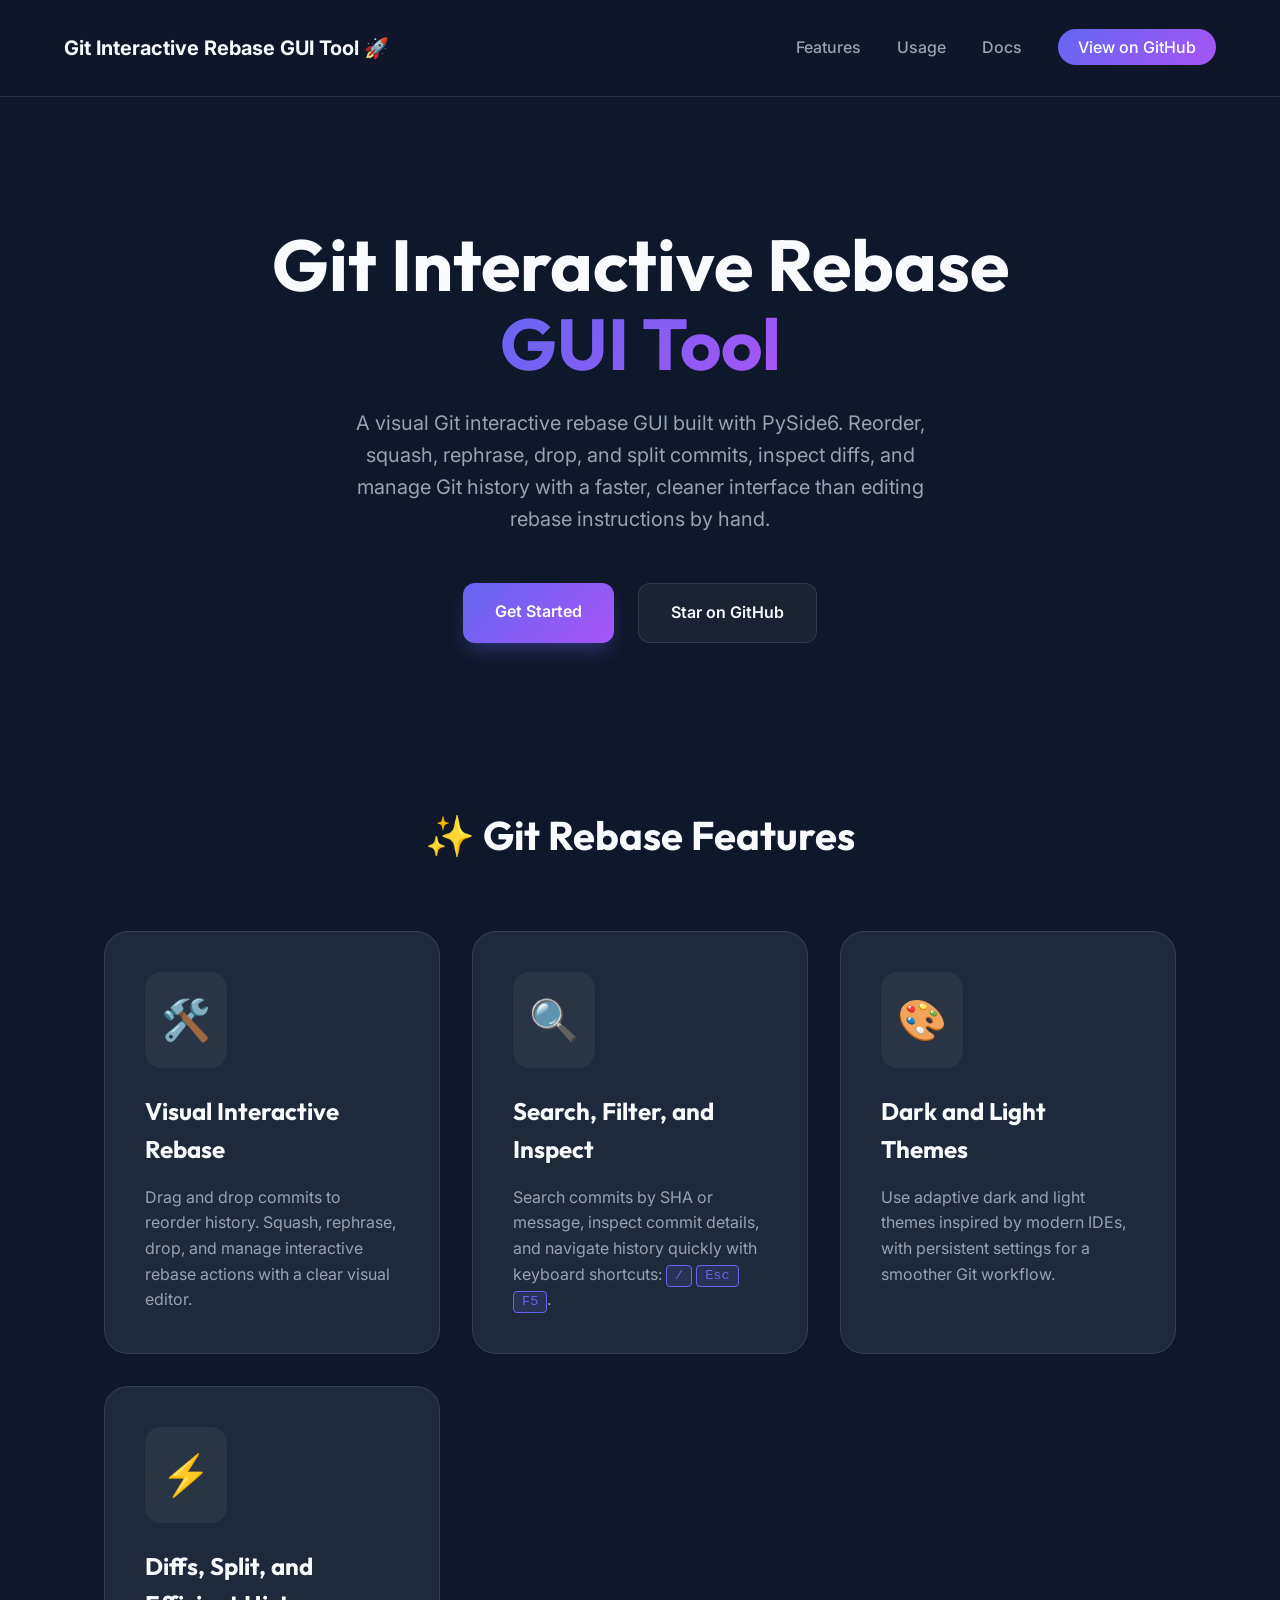
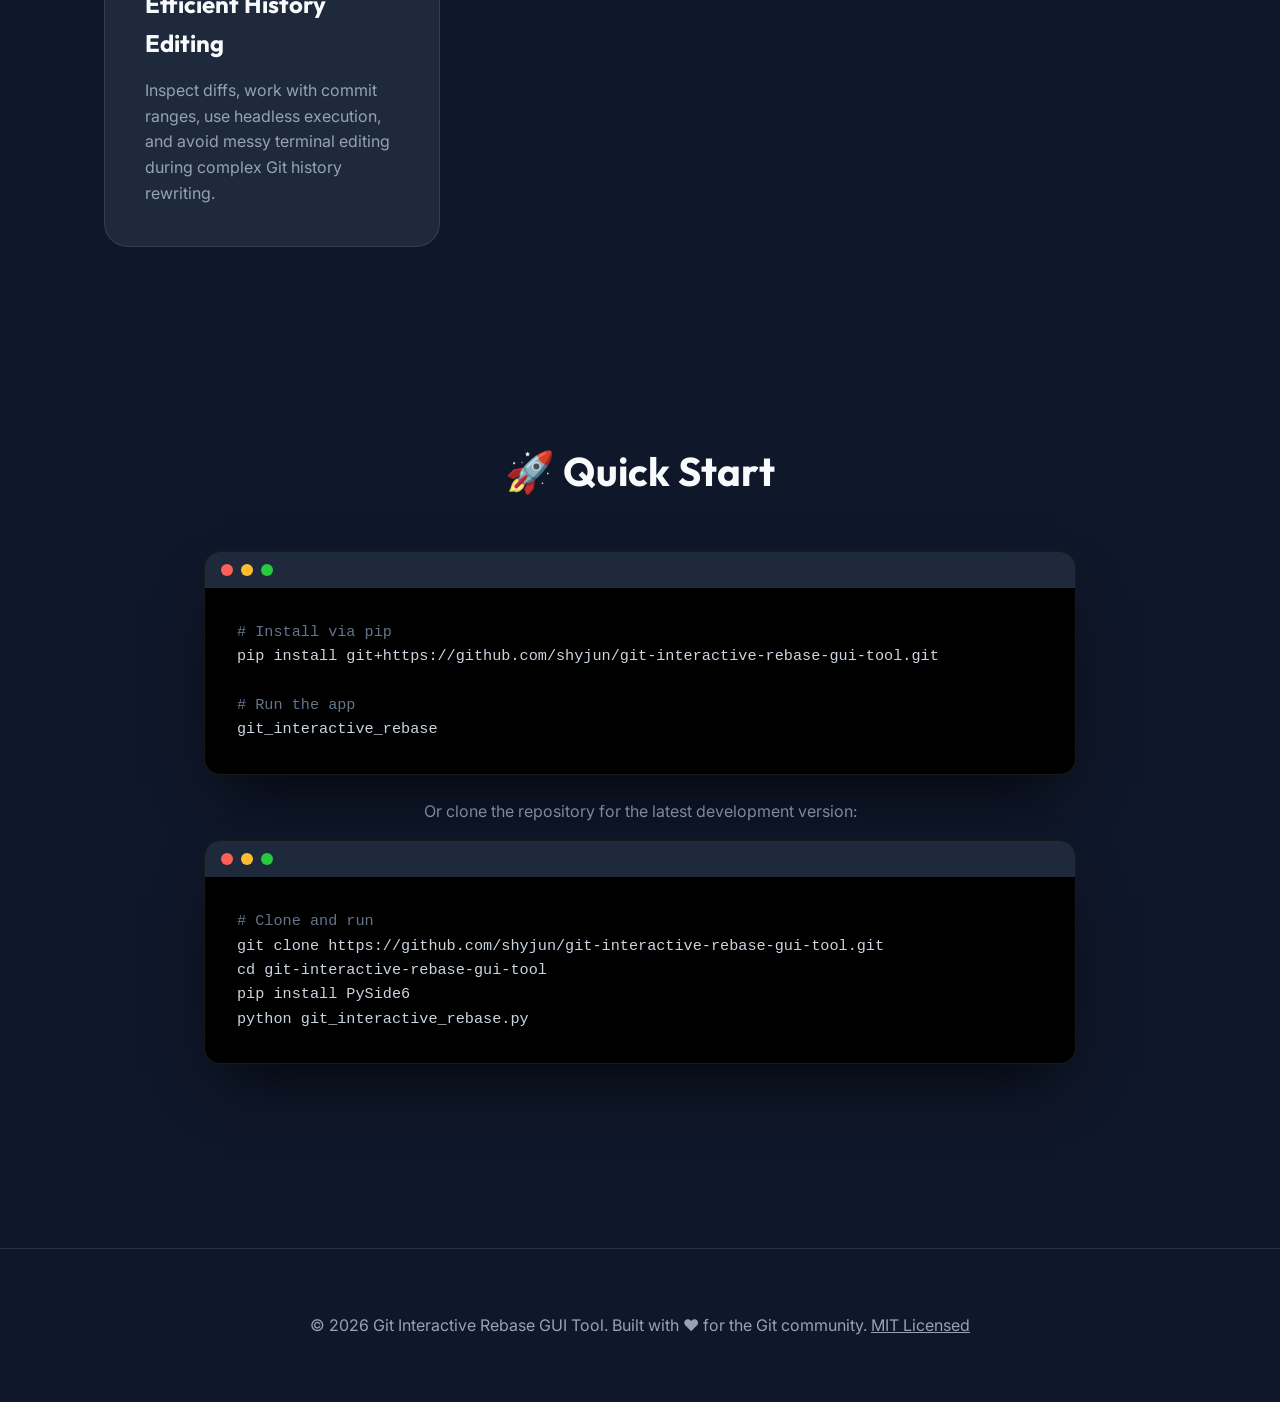
==== docs/index.html @ 4b27fdb2 "rewrote the index.html with AI" ====
<!DOCTYPE html>
<html lang="en">

<head>
    <meta charset="UTF-8">
    <meta name="viewport" content="width=device-width, initial-scale=1.0">

    <title>Git Interactive Rebase GUI Tool | Visual Editor for git rebase -i</title>

    <meta name="description"
        content="Git Interactive Rebase GUI Tool is a PySide6 desktop app for visual git rebase -i workflows. Reorder, squash, rephrase, drop, split commits, inspect diffs, and manage Git history with a clean GUI.">

    <meta name="keywords"
        content="git interactive rebase gui, git rebase gui, visual git rebase editor, git rebase -i gui, git history editor, PySide6 git tool, commit reorder squash split rephrase">

    <link rel="canonical" href="https://shyjun.github.io/git-interactive-rebase-gui-tool/">

    <meta property="og:title" content="Git Interactive Rebase GUI Tool | Visual Editor for git rebase -i">
    <meta property="og:description"
        content="A PySide6 desktop GUI for interactive Git rebasing. Reorder, squash, split, rephrase, drop commits, and inspect diffs with a visual interface.">
    <meta property="og:type" content="website">
    <meta property="og:url" content="https://shyjun.github.io/git-interactive-rebase-gui-tool/">
    <meta property="og:image" content="https://shyjun.github.io/git-interactive-rebase-gui-tool/favicon.png">

    <meta name="twitter:card" content="summary">
    <meta name="twitter:title" content="Git Interactive Rebase GUI Tool | Visual Editor for git rebase -i">
    <meta name="twitter:description"
        content="Visual Git interactive rebase tool built with PySide6. Reorder, squash, split, rephrase, drop commits, and inspect diffs in a GUI.">
    <meta name="twitter:image" content="https://shyjun.github.io/git-interactive-rebase-gui-tool/favicon.png">

    <link rel="stylesheet" href="style.css">
    <link rel="icon" type="image/png" href="favicon.png">
    <link rel="preconnect" href="https://fonts.googleapis.com">
    <link rel="preconnect" href="https://fonts.gstatic.com" crossorigin>
    <link href="https://fonts.googleapis.com/css2?family=Inter:wght@400;600;800&family=Outfit:wght@400;700&display=swap"
        rel="stylesheet">
</head>

<body>
    <header>
        <nav>
            <div class="logo">Git Interactive Rebase GUI Tool 🚀</div>
            <div class="links">
                <a href="#features">Features</a>
                <a href="#usage">Usage</a>
                <a href="screenshots.md">Docs</a>
                <a href="https://github.com/shyjun/git-interactive-rebase-gui-tool" class="github-btn">View on
                    GitHub</a>
            </div>
        </nav>
    </header>

    <main>
        <section class="hero">
            <h1>Git Interactive Rebase <span class="gradient-text">GUI Tool</span></h1>
            <p class="subtitle">A visual Git interactive rebase GUI built with PySide6. Reorder, squash, rephrase,
                drop, and split commits, inspect diffs, and manage Git history with a faster, cleaner interface than
                editing rebase instructions by hand.</p>
            <div class="hero-btns">
                <a href="#usage" class="primary-btn">Get Started</a>
                <a href="https://github.com/shyjun/git-interactive-rebase-gui-tool" class="secondary-btn">Star on
                    GitHub</a>
            </div>
        </section>

        <section id="features" class="features">
            <h2>✨ Git Rebase Features</h2>
            <div class="feature-grid">
                <div class="feature-card">
                    <div class="feature-icon">🛠️</div>
                    <h3>Visual Interactive Rebase</h3>
                    <p>Drag and drop commits to reorder history. Squash, rephrase, drop, and manage interactive rebase
                        actions with a clear visual editor.</p>
                </div>
                <div class="feature-card">
                    <div class="feature-icon">🔍</div>
                    <h3>Search, Filter, and Inspect</h3>
                    <p>Search commits by SHA or message, inspect commit details, and navigate history quickly with
                        keyboard shortcuts: <kbd>/</kbd> <kbd>Esc</kbd> <kbd>F5</kbd>.</p>
                </div>
                <div class="feature-card">
                    <div class="feature-icon">🎨</div>
                    <h3>Dark and Light Themes</h3>
                    <p>Use adaptive dark and light themes inspired by modern IDEs, with persistent settings for a
                        smoother Git workflow.</p>
                </div>
                <div class="feature-card">
                    <div class="feature-icon">⚡</div>
                    <h3>Diffs, Split, and Efficient History Editing</h3>
                    <p>Inspect diffs, work with commit ranges, use headless execution, and avoid messy terminal editing
                        during complex Git history rewriting.</p>
                </div>
            </div>
        </section>

        <section id="usage" class="usage">
            <h2>🚀 Quick Start</h2>
            <div class="terminal-window">
                <div class="terminal-header">
                    <span class="dot red"></span>
                    <span class="dot yellow"></span>
                    <span class="dot green"></span>
                </div>
                <div class="terminal-body">
                    <pre><code><span class="comment"># Install via pip</span>
pip install git+https://github.com/shyjun/git-interactive-rebase-gui-tool.git

<span class="comment"># Run the app</span>
git_interactive_rebase</code></pre>
                </div>
            </div>
            <p class="usage-note">Or clone the repository for the latest development version:</p>
            <div class="terminal-window">
                <div class="terminal-header">
                    <span class="dot red"></span>
                    <span class="dot yellow"></span>
                    <span class="dot green"></span>
                </div>
                <div class="terminal-body">
                    <pre><code><span class="comment"># Clone and run</span>
git clone https://github.com/shyjun/git-interactive-rebase-gui-tool.git
cd git-interactive-rebase-gui-tool
pip install PySide6
python git_interactive_rebase.py</code></pre>
                </div>
            </div>
        </section>
    </main>

    <footer>
        <p>&copy; 2026 Git Interactive Rebase GUI Tool. Built with ❤️ for the Git community. <a href="https://github.com/shyjun/git-interactive-rebase-gui-tool/blob/main/LICENSE" style="color: var(--text-dim); text-decoration: underline;">MIT Licensed</a></p>
    </footer>
</body>

</html>
---- docs/style.css ----
:root {
    --primary: #6366f1;
    --primary-hover: #4f46e5;
    --bg: #0f172a;
    --card-bg: #1e293b;
    --text: #f8fafc;
    --text-muted: #94a3b8;
    --gradient: linear-gradient(135deg, #6366f1 0%, #a855f7 100%);
    --gradient-hover: linear-gradient(135deg, #4f46e5 0%, #9333ea 100%);
    --border: rgba(255, 255, 255, 0.1);
}

* {
    margin: 0;
    padding: 0;
    box-sizing: border-box;
}

body {
    font-family: 'Inter', sans-serif;
    background-color: var(--bg);
    color: var(--text);
    line-height: 1.6;
    overflow-x: hidden;
}

h1,
h2,
h3 {
    font-family: 'Outfit', sans-serif;
    font-weight: 700;
}

/* Header & Nav */
header {
    padding: 2rem 5%;
    position: sticky;
    top: 0;
    background: rgba(15, 23, 42, 0.8);
    backdrop-filter: blur(12px);
    z-index: 100;
    border-bottom: 1px solid var(--border);
}

nav {
    display: flex;
    justify-content: space-between;
    align-items: center;
    max-width: 1200px;
    margin: 0 auto;
}

.logo {
    font-size: 1.25rem;
    font-weight: 700;
}

.links a {
    text-decoration: none;
    color: var(--text-muted);
    margin-left: 2rem;
    font-weight: 500;
    transition: color 0.3s ease;
}

.links a:hover {
    color: var(--text);
}

.github-btn {
    background: var(--gradient);
    color: white !important;
    padding: 0.5rem 1.25rem;
    border-radius: 9999px;
    transition: transform 0.3s cubic-bezier(0.175, 0.885, 0.32, 1.275) !important;
}

.github-btn:hover {
    transform: scale(1.05);
}

/* Hero Section */
.hero {
    padding: 8rem 5% 4rem;
    text-align: center;
    max-width: 900px;
    margin: 0 auto;
}

.hero h1 {
    font-size: clamp(2.5rem, 8vw, 4.5rem);
    margin-bottom: 1.5rem;
    line-height: 1.1;
}

.gradient-text {
    background: var(--gradient);
    -webkit-background-clip: text;
    background-clip: text;
    -webkit-text-fill-color: transparent;
}

.subtitle {
    font-size: 1.25rem;
    color: var(--text-muted);
    margin-bottom: 3rem;
    max-width: 600px;
    margin-left: auto;
    margin-right: auto;
}

.hero-btns {
    display: flex;
    gap: 1.5rem;
    justify-content: center;
}

.primary-btn,
.secondary-btn {
    padding: 1rem 2rem;
    border-radius: 12px;
    text-decoration: none;
    font-weight: 600;
    transition: all 0.3s ease;
}

.primary-btn {
    background: var(--gradient);
    color: white;
    box-shadow: 0 10px 20px -5px rgba(99, 102, 241, 0.4);
}

.primary-btn:hover {
    transform: translateY(-2px);
    box-shadow: 0 15px 30px -5px rgba(99, 102, 241, 0.5);
}

.secondary-btn {
    border: 1px solid var(--border);
    color: var(--text);
    background: rgba(255, 255, 255, 0.05);
}

.secondary-btn:hover {
    background: rgba(255, 255, 255, 0.1);
    transform: translateY(-2px);
}

/* Features */
.features {
    padding: 6rem 5%;
    max-width: 1200px;
    margin: 0 auto;
}

.features h2 {
    text-align: center;
    font-size: 2.5rem;
    margin-bottom: 4rem;
}

.feature-grid {
    display: grid;
    grid-template-columns: repeat(auto-fit, minmax(280px, 1fr));
    gap: 2rem;
}

.feature-card {
    background: var(--card-bg);
    padding: 2.5rem;
    border-radius: 24px;
    border: 1px solid var(--border);
    transition: all 0.4s cubic-bezier(0.175, 0.885, 0.32, 1.275);
}

.feature-card:hover {
    transform: translateY(-8px);
    border-color: var(--primary);
    box-shadow: 0 20px 40px -10px rgba(0, 0, 0, 0.5);
}

.feature-icon {
    font-size: 2.5rem;
    margin-bottom: 1.5rem;
    display: inline-block;
    padding: 1rem;
    background: rgba(255, 255, 255, 0.05);
    border-radius: 16px;
}

.feature-card h3 {
    margin-bottom: 1rem;
    font-size: 1.5rem;
}

.feature-card p {
    color: var(--text-muted);
}

/* UsageSection */
.usage {
    padding: 6rem 5%;
    max-width: 1000px;
    margin: 0 auto;
}

.usage h2 {
    text-align: center;
    font-size: 2.5rem;
    margin-bottom: 3rem;
}

.terminal-window {
    background: #000;
    border-radius: 16px;
    overflow: hidden;
    box-shadow: 0 30px 60px -20px rgba(0, 0, 0, 0.8);
    border: 1px solid var(--border);
    margin-bottom: 1.5rem;
}

.usage-note {
    text-align: center;
    color: var(--text-muted);
    margin-bottom: 1rem;
}

.shortcuts {
    padding: 6rem 5%;
    max-width: 800px;
    margin: 0 auto;
}

.shortcuts h2 {
    text-align: center;
    font-size: 2.5rem;
    margin-bottom: 2rem;
}

.shortcuts-table {
    width: 100%;
    border-collapse: collapse;
    background: var(--card-bg);
    border-radius: 12px;
    overflow: hidden;
}

.shortcuts-table th,
.shortcuts-table td {
    padding: 1rem 1.5rem;
    text-align: left;
    border-bottom: 1px solid var(--border);
}

.shortcuts-table th {
    background: rgba(99, 102, 241, 0.1);
    font-weight: 600;
    color: var(--primary);
}

.shortcuts-table tr:last-child td {
    border-bottom: none;
}

.shortcuts-table code {
    background: rgba(99, 102, 241, 0.2);
    padding: 0.25rem 0.5rem;
    border-radius: 4px;
    font-family: 'Consolas', monospace;
    color: var(--primary);
}

kbd {
    background: rgba(99, 102, 241, 0.15);
    border: 1px solid var(--primary);
    border-radius: 4px;
    padding: 0.15rem 0.5rem;
    font-family: 'Consolas', monospace;
    font-size: 0.85rem;
    color: var(--primary);
}

.terminal-header {
    background: #1e293b;
    padding: 0.75rem 1rem;
    display: flex;
    gap: 0.5rem;
}

.dot {
    width: 12px;
    height: 12px;
    border-radius: 50%;
}

.red {
    background: #ff5f56;
}

.yellow {
    background: #ffbd2e;
}

.green {
    background: #27c93f;
}

.terminal-body {
    padding: 2rem;
    font-family: 'Fira Code', 'Courier New', monospace;
    font-size: 0.95rem;
    overflow-x: auto;
}

pre {
    color: #cbd5e1;
}

code .comment {
    color: #64748b;
}

/* Footer */
footer {
    padding: 4rem 5%;
    text-align: center;
    border-top: 1px solid var(--border);
    margin-top: 4rem;
}

footer p {
    color: var(--text-muted);
}

/* Animations */
@keyframes fadeIn {
    from {
        opacity: 0;
        transform: translateY(20px);
    }

    to {
        opacity: 1;
        transform: translateY(0);
    }
}

.hero,
.feature-card,
.terminal-window {
    animation: fadeIn 0.8s ease-out forwards;
}

/* Responsiveness */
@media (max-width: 768px) {
    .links {
        display: none;
    }

    .hero-btns {
        flex-direction: column;
    }

    header {
        padding: 1.5rem 5%;
    }
}
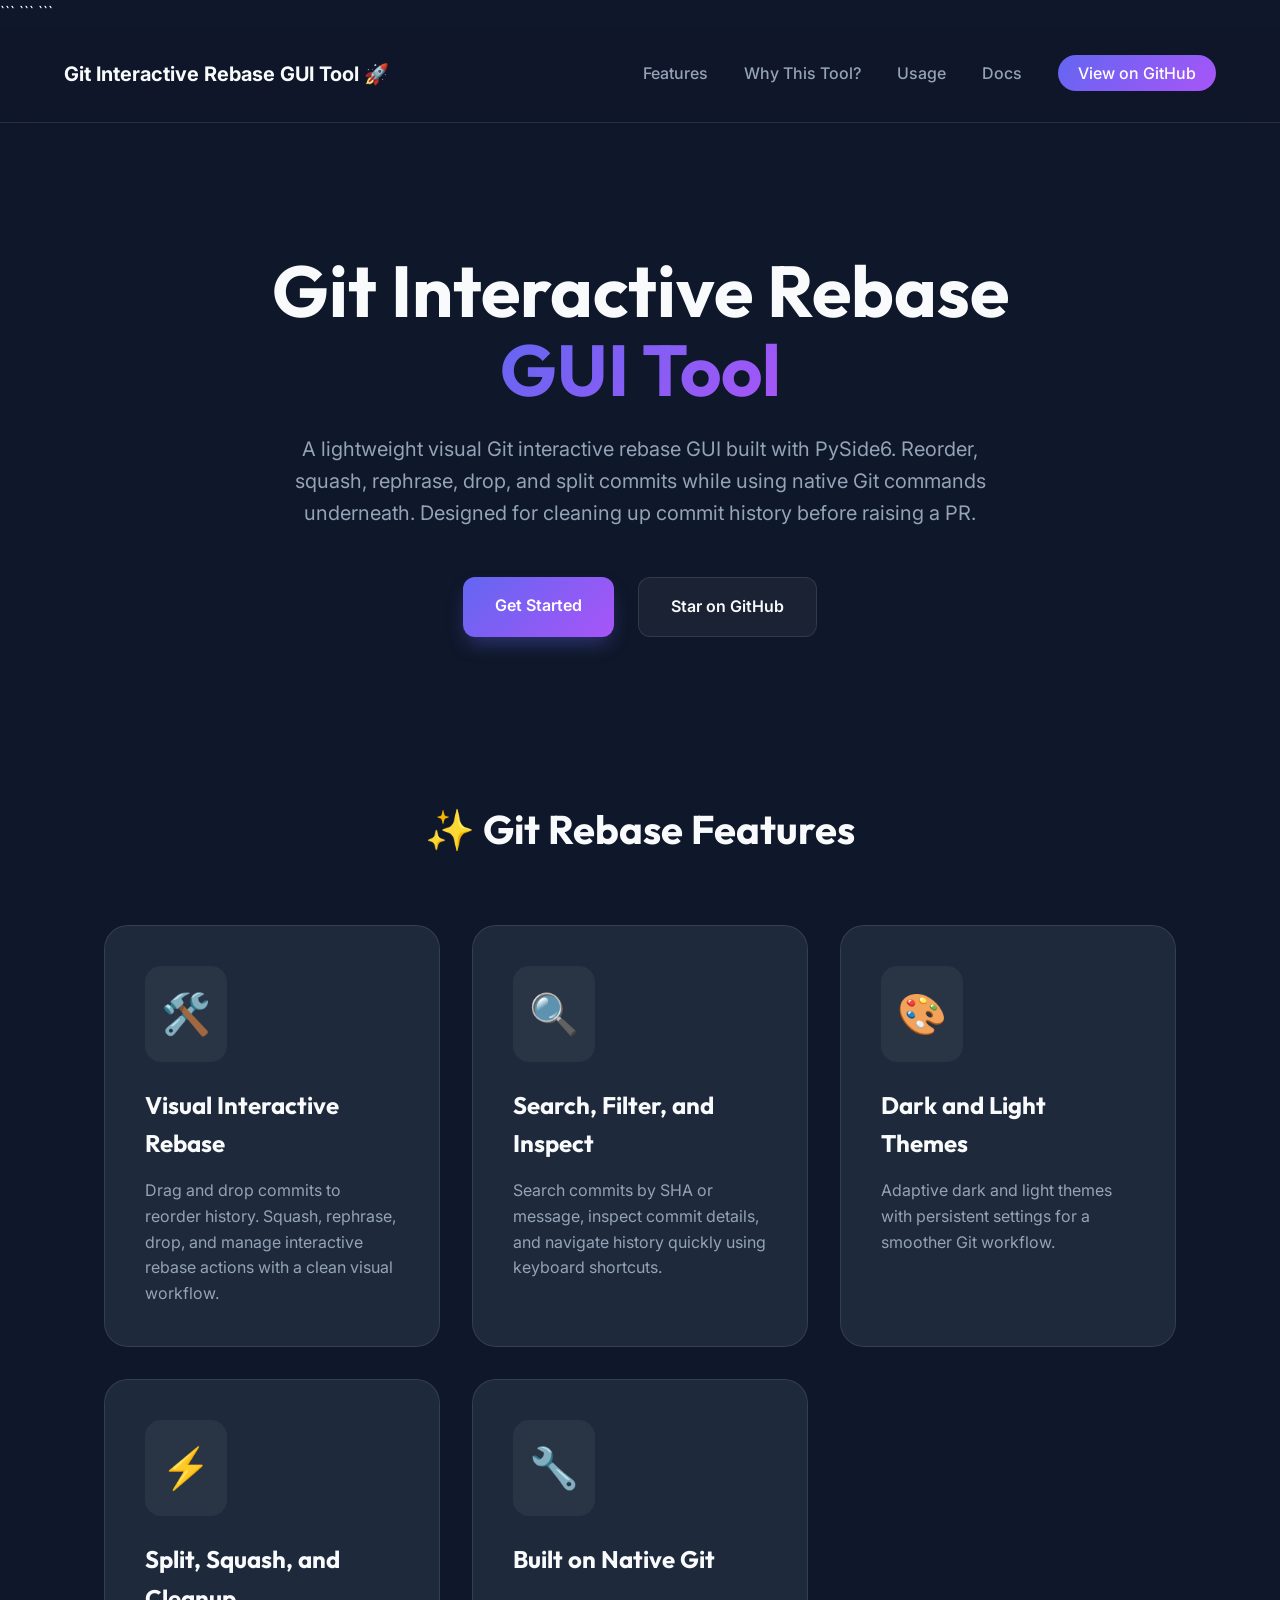
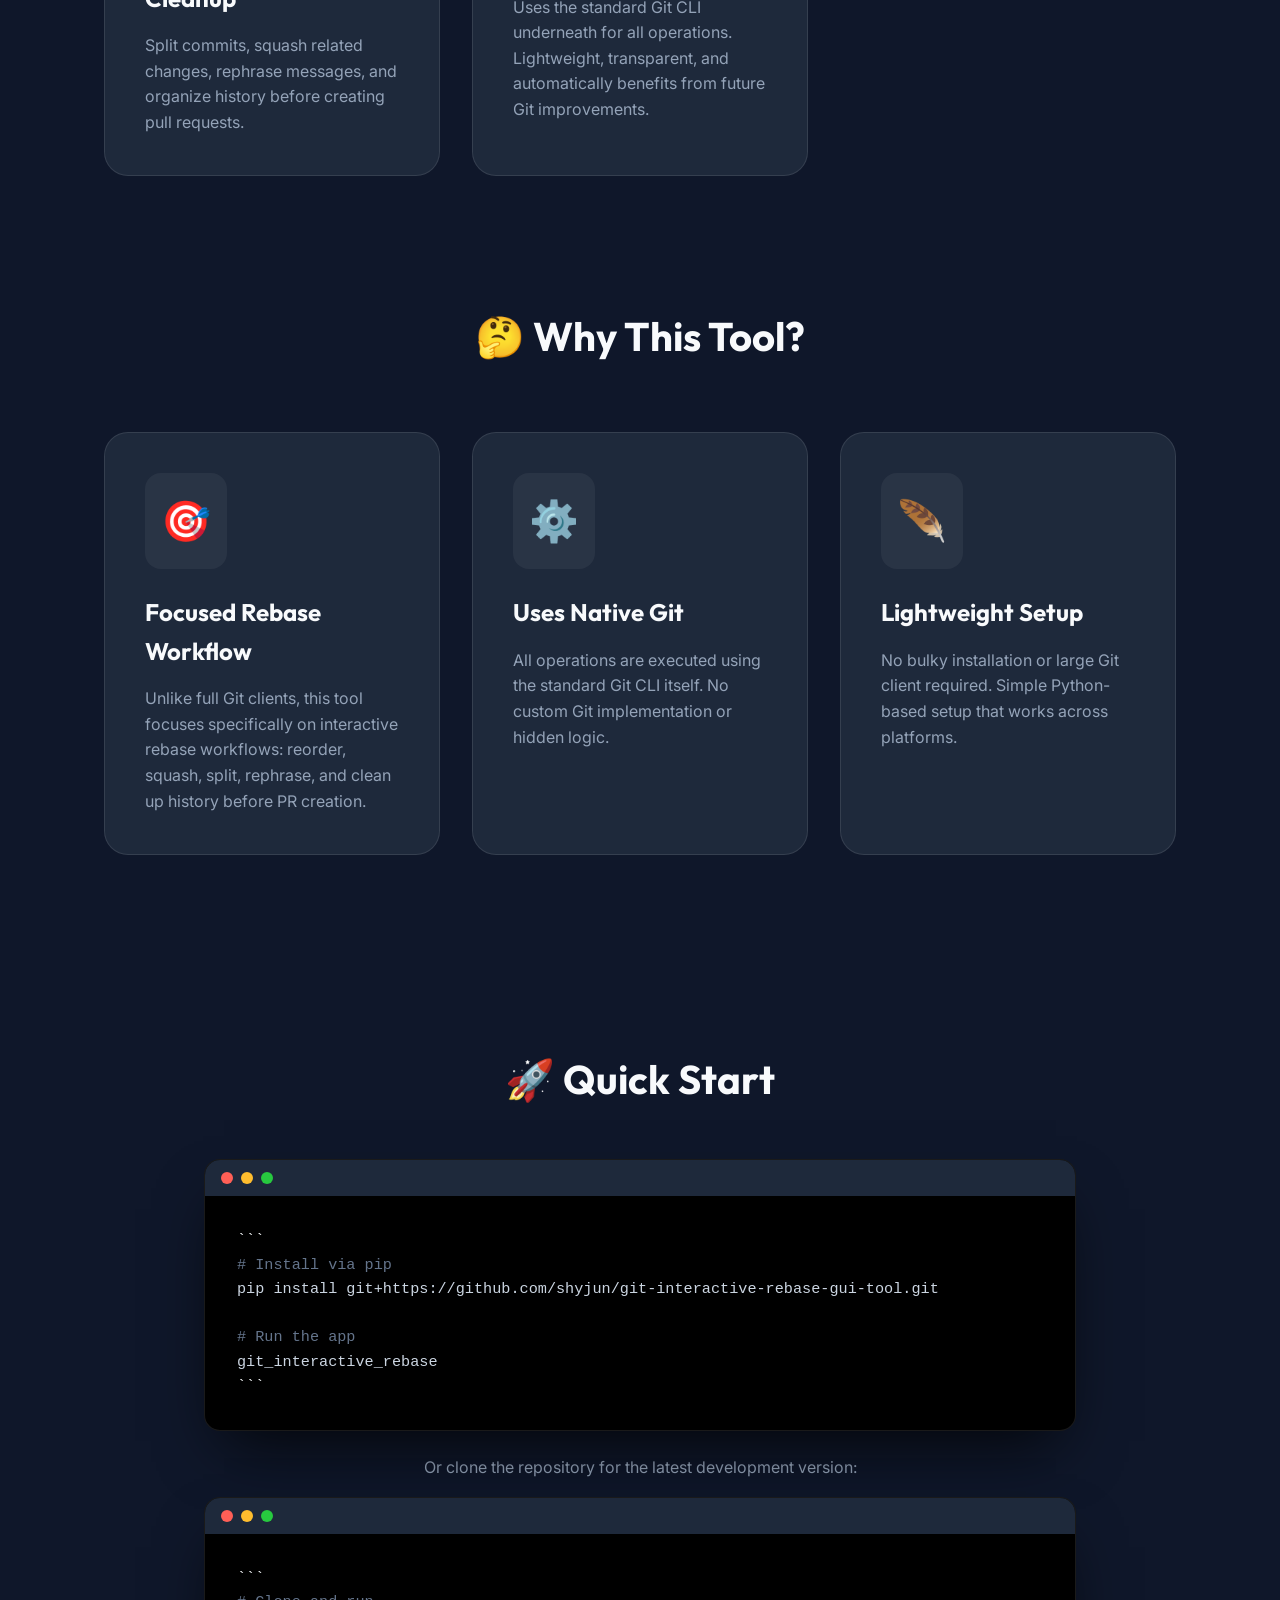
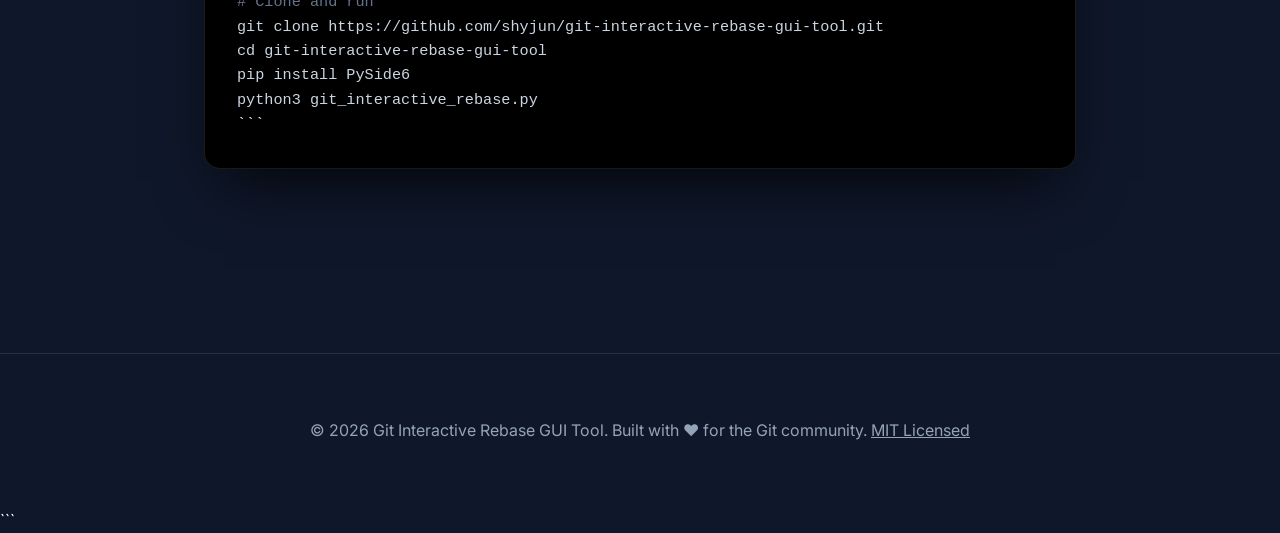
==== commit cccb8243: "doc updates" ====
--- a/docs/index.html
+++ b/docs/index.html
@@ -1,135 +1,271 @@
 <!DOCTYPE html>
+
 <html lang="en">
 
 <head>
     <meta charset="UTF-8">
     <meta name="viewport" content="width=device-width, initial-scale=1.0">
 
-    <title>Git Interactive Rebase GUI Tool | Visual Editor for git rebase -i</title>
-
-    <meta name="description"
-        content="Git Interactive Rebase GUI Tool is a PySide6 desktop app for visual git rebase -i workflows. Reorder, squash, rephrase, drop, split commits, inspect diffs, and manage Git history with a clean GUI.">
-
-    <meta name="keywords"
-        content="git interactive rebase gui, git rebase gui, visual git rebase editor, git rebase -i gui, git history editor, PySide6 git tool, commit reorder squash split rephrase">
-
-    <link rel="canonical" href="https://shyjun.github.io/git-interactive-rebase-gui-tool/">
-
-    <meta property="og:title" content="Git Interactive Rebase GUI Tool | Visual Editor for git rebase -i">
-    <meta property="og:description"
-        content="A PySide6 desktop GUI for interactive Git rebasing. Reorder, squash, split, rephrase, drop commits, and inspect diffs with a visual interface.">
-    <meta property="og:type" content="website">
-    <meta property="og:url" content="https://shyjun.github.io/git-interactive-rebase-gui-tool/">
-    <meta property="og:image" content="https://shyjun.github.io/git-interactive-rebase-gui-tool/favicon.png">
-
-    <meta name="twitter:card" content="summary">
-    <meta name="twitter:title" content="Git Interactive Rebase GUI Tool | Visual Editor for git rebase -i">
-    <meta name="twitter:description"
-        content="Visual Git interactive rebase tool built with PySide6. Reorder, squash, split, rephrase, drop commits, and inspect diffs in a GUI.">
-    <meta name="twitter:image" content="https://shyjun.github.io/git-interactive-rebase-gui-tool/favicon.png">
-
-    <link rel="stylesheet" href="style.css">
-    <link rel="icon" type="image/png" href="favicon.png">
-    <link rel="preconnect" href="https://fonts.googleapis.com">
-    <link rel="preconnect" href="https://fonts.gstatic.com" crossorigin>
-    <link href="https://fonts.googleapis.com/css2?family=Inter:wght@400;600;800&family=Outfit:wght@400;700&display=swap"
-        rel="stylesheet">
+```
+<title>Git Interactive Rebase GUI Tool | Visual Editor for git rebase -i</title>
+
+<meta name="description"
+    content="Lightweight Git Interactive Rebase GUI Tool built with PySide6. Reorder, squash, split, rephrase, and clean up commit history using native Git commands under the hood.">
+
+<meta name="keywords"
+    content="git interactive rebase gui, git rebase gui, visual git rebase editor, git rebase -i gui, git history editor, lightweight git gui, git squash split commits">
+
+<link rel="canonical" href="https://shyjun.github.io/git-interactive-rebase-gui-tool/">
+
+<meta property="og:title" content="Git Interactive Rebase GUI Tool | Visual Editor for git rebase -i">
+<meta property="og:description"
+    content="A lightweight PySide6 desktop GUI for Git interactive rebasing. Reorder, squash, split, rephrase, and clean up commit history using native Git commands underneath.">
+<meta property="og:type" content="website">
+<meta property="og:url" content="https://shyjun.github.io/git-interactive-rebase-gui-tool/">
+<meta property="og:image" content="https://shyjun.github.io/git-interactive-rebase-gui-tool/favicon.png">
+
+<meta name="twitter:card" content="summary">
+<meta name="twitter:title" content="Git Interactive Rebase GUI Tool | Visual Editor for git rebase -i">
+<meta name="twitter:description"
+    content="Lightweight visual Git interactive rebase tool using native Git commands underneath.">
+<meta name="twitter:image" content="https://shyjun.github.io/git-interactive-rebase-gui-tool/favicon.png">
+
+<link rel="stylesheet" href="style.css">
+<link rel="icon" type="image/png" href="favicon.png">
+<link rel="preconnect" href="https://fonts.googleapis.com">
+<link rel="preconnect" href="https://fonts.gstatic.com" crossorigin>
+
+<link href="https://fonts.googleapis.com/css2?family=Inter:wght@400;600;800&family=Outfit:wght@400;700&display=swap"
+    rel="stylesheet">
+```
+
 </head>
 
 <body>
-    <header>
-        <nav>
-            <div class="logo">Git Interactive Rebase GUI Tool 🚀</div>
-            <div class="links">
-                <a href="#features">Features</a>
-                <a href="#usage">Usage</a>
-                <a href="screenshots.md">Docs</a>
-                <a href="https://github.com/shyjun/git-interactive-rebase-gui-tool" class="github-btn">View on
-                    GitHub</a>
-            </div>
-        </nav>
-    </header>
-
-    <main>
-        <section class="hero">
-            <h1>Git Interactive Rebase <span class="gradient-text">GUI Tool</span></h1>
-            <p class="subtitle">A visual Git interactive rebase GUI built with PySide6. Reorder, squash, rephrase,
-                drop, and split commits, inspect diffs, and manage Git history with a faster, cleaner interface than
-                editing rebase instructions by hand.</p>
-            <div class="hero-btns">
-                <a href="#usage" class="primary-btn">Get Started</a>
-                <a href="https://github.com/shyjun/git-interactive-rebase-gui-tool" class="secondary-btn">Star on
-                    GitHub</a>
-            </div>
-        </section>
-
-        <section id="features" class="features">
-            <h2>✨ Git Rebase Features</h2>
-            <div class="feature-grid">
-                <div class="feature-card">
-                    <div class="feature-icon">🛠️</div>
-                    <h3>Visual Interactive Rebase</h3>
-                    <p>Drag and drop commits to reorder history. Squash, rephrase, drop, and manage interactive rebase
-                        actions with a clear visual editor.</p>
-                </div>
-                <div class="feature-card">
-                    <div class="feature-icon">🔍</div>
-                    <h3>Search, Filter, and Inspect</h3>
-                    <p>Search commits by SHA or message, inspect commit details, and navigate history quickly with
-                        keyboard shortcuts: <kbd>/</kbd> <kbd>Esc</kbd> <kbd>F5</kbd>.</p>
-                </div>
-                <div class="feature-card">
-                    <div class="feature-icon">🎨</div>
-                    <h3>Dark and Light Themes</h3>
-                    <p>Use adaptive dark and light themes inspired by modern IDEs, with persistent settings for a
-                        smoother Git workflow.</p>
-                </div>
-                <div class="feature-card">
-                    <div class="feature-icon">⚡</div>
-                    <h3>Diffs, Split, and Efficient History Editing</h3>
-                    <p>Inspect diffs, work with commit ranges, use headless execution, and avoid messy terminal editing
-                        during complex Git history rewriting.</p>
-                </div>
-            </div>
-        </section>
-
-        <section id="usage" class="usage">
-            <h2>🚀 Quick Start</h2>
-            <div class="terminal-window">
-                <div class="terminal-header">
-                    <span class="dot red"></span>
-                    <span class="dot yellow"></span>
-                    <span class="dot green"></span>
-                </div>
-                <div class="terminal-body">
-                    <pre><code><span class="comment"># Install via pip</span>
+
+```
+<header>
+    <nav>
+        <div class="logo">Git Interactive Rebase GUI Tool 🚀</div>
+
+        <div class="links">
+            <a href="#features">Features</a>
+            <a href="#why-tool">Why This Tool?</a>
+            <a href="#usage">Usage</a>
+            <a href="screenshots.md">Docs</a>
+
+            <a href="https://github.com/shyjun/git-interactive-rebase-gui-tool"
+                class="github-btn">
+                View on GitHub
+            </a>
+        </div>
+    </nav>
+</header>
+
+<main>
+
+    <section class="hero">
+
+        <h1>
+            Git Interactive Rebase
+            <span class="gradient-text">GUI Tool</span>
+        </h1>
+
+        <p class="subtitle">
+            A lightweight visual Git interactive rebase GUI built with PySide6.
+            Reorder, squash, rephrase, drop, and split commits while using native Git commands underneath.
+            Designed for cleaning up commit history before raising a PR.
+        </p>
+
+        <div class="hero-btns">
+            <a href="#usage" class="primary-btn">Get Started</a>
+
+            <a href="https://github.com/shyjun/git-interactive-rebase-gui-tool"
+                class="secondary-btn">
+                Star on GitHub
+            </a>
+        </div>
+
+    </section>
+
+    <section id="features" class="features">
+
+        <h2>✨ Git Rebase Features</h2>
+
+        <div class="feature-grid">
+
+            <div class="feature-card">
+                <div class="feature-icon">🛠️</div>
+
+                <h3>Visual Interactive Rebase</h3>
+
+                <p>
+                    Drag and drop commits to reorder history.
+                    Squash, rephrase, drop, and manage interactive rebase actions
+                    with a clean visual workflow.
+                </p>
+            </div>
+
+            <div class="feature-card">
+                <div class="feature-icon">🔍</div>
+
+                <h3>Search, Filter, and Inspect</h3>
+
+                <p>
+                    Search commits by SHA or message, inspect commit details,
+                    and navigate history quickly using keyboard shortcuts.
+                </p>
+            </div>
+
+            <div class="feature-card">
+                <div class="feature-icon">🎨</div>
+
+                <h3>Dark and Light Themes</h3>
+
+                <p>
+                    Adaptive dark and light themes with persistent settings
+                    for a smoother Git workflow.
+                </p>
+            </div>
+
+            <div class="feature-card">
+                <div class="feature-icon">⚡</div>
+
+                <h3>Split, Squash, and Cleanup</h3>
+
+                <p>
+                    Split commits, squash related changes, rephrase messages,
+                    and organize history before creating pull requests.
+                </p>
+            </div>
+
+            <div class="feature-card">
+                <div class="feature-icon">🔧</div>
+
+                <h3>Built on Native Git</h3>
+
+                <p>
+                    Uses the standard Git CLI underneath for all operations.
+                    Lightweight, transparent, and automatically benefits from future Git improvements.
+                </p>
+            </div>
+
+        </div>
+
+    </section>
+
+    <section id="why-tool" class="features">
+
+        <h2>🤔 Why This Tool?</h2>
+
+        <div class="feature-grid">
+
+            <div class="feature-card">
+                <div class="feature-icon">🎯</div>
+
+                <h3>Focused Rebase Workflow</h3>
+
+                <p>
+                    Unlike full Git clients, this tool focuses specifically on interactive rebase workflows:
+                    reorder, squash, split, rephrase, and clean up history before PR creation.
+                </p>
+            </div>
+
+            <div class="feature-card">
+                <div class="feature-icon">⚙️</div>
+
+                <h3>Uses Native Git</h3>
+
+                <p>
+                    All operations are executed using the standard Git CLI itself.
+                    No custom Git implementation or hidden logic.
+                </p>
+            </div>
+
+            <div class="feature-card">
+                <div class="feature-icon">🪶</div>
+
+                <h3>Lightweight Setup</h3>
+
+                <p>
+                    No bulky installation or large Git client required.
+                    Simple Python-based setup that works across platforms.
+                </p>
+            </div>
+
+        </div>
+
+    </section>
+
+    <section id="usage" class="usage">
+
+        <h2>🚀 Quick Start</h2>
+
+        <div class="terminal-window">
+
+            <div class="terminal-header">
+                <span class="dot red"></span>
+                <span class="dot yellow"></span>
+                <span class="dot green"></span>
+            </div>
+
+            <div class="terminal-body">
+```
+
+<pre><code><span class="comment"># Install via pip</span>
 pip install git+https://github.com/shyjun/git-interactive-rebase-gui-tool.git
 
 <span class="comment"># Run the app</span>
 git_interactive_rebase</code></pre>
-                </div>
-            </div>
-            <p class="usage-note">Or clone the repository for the latest development version:</p>
-            <div class="terminal-window">
-                <div class="terminal-header">
-                    <span class="dot red"></span>
-                    <span class="dot yellow"></span>
-                    <span class="dot green"></span>
-                </div>
-                <div class="terminal-body">
-                    <pre><code><span class="comment"># Clone and run</span>
+
+```
+            </div>
+        </div>
+
+        <p class="usage-note">
+            Or clone the repository for the latest development version:
+        </p>
+
+        <div class="terminal-window">
+
+            <div class="terminal-header">
+                <span class="dot red"></span>
+                <span class="dot yellow"></span>
+                <span class="dot green"></span>
+            </div>
+
+            <div class="terminal-body">
+```
+
+<pre><code><span class="comment"># Clone and run</span>
 git clone https://github.com/shyjun/git-interactive-rebase-gui-tool.git
 cd git-interactive-rebase-gui-tool
 pip install PySide6
-python git_interactive_rebase.py</code></pre>
-                </div>
-            </div>
-        </section>
-    </main>
-
-    <footer>
-        <p>&copy; 2026 Git Interactive Rebase GUI Tool. Built with ❤️ for the Git community. <a href="https://github.com/shyjun/git-interactive-rebase-gui-tool/blob/main/LICENSE" style="color: var(--text-dim); text-decoration: underline;">MIT Licensed</a></p>
-    </footer>
+python3 git_interactive_rebase.py</code></pre>
+
+```
+            </div>
+        </div>
+
+    </section>
+
+</main>
+
+<footer>
+
+    <p>
+        &copy; 2026 Git Interactive Rebase GUI Tool.
+        Built with ❤️ for the Git community.
+
+        <a href="https://github.com/shyjun/git-interactive-rebase-gui-tool/blob/main/LICENSE"
+            style="color: var(--text-dim); text-decoration: underline;">
+            MIT Licensed
+        </a>
+    </p>
+
+</footer>
+```
+
 </body>
 
-</html>+</html>
--- a/docs/style.css
+++ b/docs/style.css
@@ -1,367 +1,399 @@
 :root {
-    --primary: #6366f1;
-    --primary-hover: #4f46e5;
-    --bg: #0f172a;
-    --card-bg: #1e293b;
-    --text: #f8fafc;
-    --text-muted: #94a3b8;
-    --gradient: linear-gradient(135deg, #6366f1 0%, #a855f7 100%);
-    --gradient-hover: linear-gradient(135deg, #4f46e5 0%, #9333ea 100%);
-    --border: rgba(255, 255, 255, 0.1);
+--primary: #6366f1;
+--primary-hover: #4f46e5;
+--bg: #0f172a;
+--card-bg: #1e293b;
+--text: #f8fafc;
+--text-muted: #94a3b8;
+--gradient: linear-gradient(135deg, #6366f1 0%, #a855f7 100%);
+--gradient-hover: linear-gradient(135deg, #4f46e5 0%, #9333ea 100%);
+--border: rgba(255, 255, 255, 0.1);
 }
 
 * {
-    margin: 0;
-    padding: 0;
-    box-sizing: border-box;
-}
+  margin: 0;
+  padding: 0;
+  box-sizing: border-box;
+  }
 
 body {
-    font-family: 'Inter', sans-serif;
-    background-color: var(--bg);
-    color: var(--text);
-    line-height: 1.6;
-    overflow-x: hidden;
+font-family: 'Inter', sans-serif;
+background-color: var(--bg);
+color: var(--text);
+line-height: 1.6;
+overflow-x: hidden;
 }
 
 h1,
 h2,
 h3 {
-    font-family: 'Outfit', sans-serif;
-    font-weight: 700;
+font-family: 'Outfit', sans-serif;
+font-weight: 700;
 }
 
 /* Header & Nav */
+
 header {
-    padding: 2rem 5%;
-    position: sticky;
-    top: 0;
-    background: rgba(15, 23, 42, 0.8);
-    backdrop-filter: blur(12px);
-    z-index: 100;
-    border-bottom: 1px solid var(--border);
+padding: 2rem 5%;
+position: sticky;
+top: 0;
+background: rgba(15, 23, 42, 0.8);
+backdrop-filter: blur(12px);
+z-index: 100;
+border-bottom: 1px solid var(--border);
 }
 
 nav {
-    display: flex;
-    justify-content: space-between;
-    align-items: center;
-    max-width: 1200px;
-    margin: 0 auto;
+display: flex;
+justify-content: space-between;
+align-items: center;
+max-width: 1200px;
+margin: 0 auto;
 }
 
 .logo {
-    font-size: 1.25rem;
-    font-weight: 700;
+font-size: 1.25rem;
+font-weight: 700;
 }
 
 .links a {
-    text-decoration: none;
-    color: var(--text-muted);
-    margin-left: 2rem;
-    font-weight: 500;
-    transition: color 0.3s ease;
+text-decoration: none;
+color: var(--text-muted);
+margin-left: 2rem;
+font-weight: 500;
+transition: color 0.3s ease;
 }
 
 .links a:hover {
-    color: var(--text);
+color: var(--text);
 }
 
 .github-btn {
-    background: var(--gradient);
-    color: white !important;
-    padding: 0.5rem 1.25rem;
-    border-radius: 9999px;
-    transition: transform 0.3s cubic-bezier(0.175, 0.885, 0.32, 1.275) !important;
+background: var(--gradient);
+color: white !important;
+padding: 0.5rem 1.25rem;
+border-radius: 9999px;
+transition: transform 0.3s cubic-bezier(0.175, 0.885, 0.32, 1.275) !important;
 }
 
 .github-btn:hover {
-    transform: scale(1.05);
+transform: scale(1.05);
 }
 
 /* Hero Section */
+
 .hero {
-    padding: 8rem 5% 4rem;
-    text-align: center;
-    max-width: 900px;
-    margin: 0 auto;
+padding: 8rem 5% 4rem;
+text-align: center;
+max-width: 900px;
+margin: 0 auto;
 }
 
 .hero h1 {
-    font-size: clamp(2.5rem, 8vw, 4.5rem);
-    margin-bottom: 1.5rem;
-    line-height: 1.1;
+font-size: clamp(2.5rem, 8vw, 4.5rem);
+margin-bottom: 1.5rem;
+line-height: 1.1;
 }
 
 .gradient-text {
-    background: var(--gradient);
-    -webkit-background-clip: text;
-    background-clip: text;
-    -webkit-text-fill-color: transparent;
+background: var(--gradient);
+-webkit-background-clip: text;
+background-clip: text;
+-webkit-text-fill-color: transparent;
 }
 
 .subtitle {
-    font-size: 1.25rem;
-    color: var(--text-muted);
-    margin-bottom: 3rem;
-    max-width: 600px;
-    margin-left: auto;
-    margin-right: auto;
-}
+font-size: 1.25rem;
+color: var(--text-muted);
+margin-bottom: 3rem;
+max-width: 750px;
+margin-left: auto;
+margin-right: auto;
+}
+
+/* Hero Buttons */
 
 .hero-btns {
-    display: flex;
-    gap: 1.5rem;
-    justify-content: center;
+display: flex;
+gap: 1.5rem;
+justify-content: center;
 }
 
 .primary-btn,
 .secondary-btn {
-    padding: 1rem 2rem;
-    border-radius: 12px;
-    text-decoration: none;
-    font-weight: 600;
-    transition: all 0.3s ease;
+padding: 1rem 2rem;
+border-radius: 12px;
+text-decoration: none;
+font-weight: 600;
+transition: all 0.3s ease;
 }
 
 .primary-btn {
-    background: var(--gradient);
-    color: white;
-    box-shadow: 0 10px 20px -5px rgba(99, 102, 241, 0.4);
+background: var(--gradient);
+color: white;
+box-shadow: 0 10px 20px -5px rgba(99, 102, 241, 0.4);
 }
 
 .primary-btn:hover {
-    transform: translateY(-2px);
-    box-shadow: 0 15px 30px -5px rgba(99, 102, 241, 0.5);
+transform: translateY(-2px);
+box-shadow: 0 15px 30px -5px rgba(99, 102, 241, 0.5);
 }
 
 .secondary-btn {
-    border: 1px solid var(--border);
-    color: var(--text);
-    background: rgba(255, 255, 255, 0.05);
+border: 1px solid var(--border);
+color: var(--text);
+background: rgba(255, 255, 255, 0.05);
 }
 
 .secondary-btn:hover {
-    background: rgba(255, 255, 255, 0.1);
-    transform: translateY(-2px);
+background: rgba(255, 255, 255, 0.1);
+transform: translateY(-2px);
 }
 
 /* Features */
+
 .features {
-    padding: 6rem 5%;
-    max-width: 1200px;
-    margin: 0 auto;
+padding: 6rem 5%;
+max-width: 1200px;
+margin: 0 auto;
+}
+
+#why-tool {
+padding-top: 2rem;
 }
 
 .features h2 {
-    text-align: center;
-    font-size: 2.5rem;
-    margin-bottom: 4rem;
+text-align: center;
+font-size: 2.5rem;
+margin-bottom: 4rem;
 }
 
 .feature-grid {
-    display: grid;
-    grid-template-columns: repeat(auto-fit, minmax(280px, 1fr));
-    gap: 2rem;
+display: grid;
+grid-template-columns: repeat(auto-fit, minmax(280px, 1fr));
+gap: 2rem;
 }
 
 .feature-card {
-    background: var(--card-bg);
-    padding: 2.5rem;
-    border-radius: 24px;
-    border: 1px solid var(--border);
-    transition: all 0.4s cubic-bezier(0.175, 0.885, 0.32, 1.275);
+background: var(--card-bg);
+padding: 2.5rem;
+border-radius: 24px;
+border: 1px solid var(--border);
+transition: all 0.4s cubic-bezier(0.175, 0.885, 0.32, 1.275);
 }
 
 .feature-card:hover {
-    transform: translateY(-8px);
-    border-color: var(--primary);
-    box-shadow: 0 20px 40px -10px rgba(0, 0, 0, 0.5);
+transform: translateY(-8px);
+border-color: var(--primary);
+box-shadow: 0 20px 40px -10px rgba(0, 0, 0, 0.5);
 }
 
 .feature-icon {
-    font-size: 2.5rem;
-    margin-bottom: 1.5rem;
-    display: inline-block;
-    padding: 1rem;
-    background: rgba(255, 255, 255, 0.05);
-    border-radius: 16px;
+font-size: 2.5rem;
+margin-bottom: 1.5rem;
+display: inline-block;
+padding: 1rem;
+background: rgba(255, 255, 255, 0.05);
+border-radius: 16px;
 }
 
 .feature-card h3 {
-    margin-bottom: 1rem;
-    font-size: 1.5rem;
+margin-bottom: 1rem;
+font-size: 1.5rem;
 }
 
 .feature-card p {
-    color: var(--text-muted);
-}
-
-/* UsageSection */
+color: var(--text-muted);
+}
+
+/* Usage Section */
+
 .usage {
-    padding: 6rem 5%;
-    max-width: 1000px;
-    margin: 0 auto;
+padding: 6rem 5%;
+max-width: 1000px;
+margin: 0 auto;
 }
 
 .usage h2 {
-    text-align: center;
-    font-size: 2.5rem;
-    margin-bottom: 3rem;
+text-align: center;
+font-size: 2.5rem;
+margin-bottom: 3rem;
 }
 
 .terminal-window {
-    background: #000;
-    border-radius: 16px;
-    overflow: hidden;
-    box-shadow: 0 30px 60px -20px rgba(0, 0, 0, 0.8);
-    border: 1px solid var(--border);
-    margin-bottom: 1.5rem;
+background: #000;
+border-radius: 16px;
+overflow: hidden;
+box-shadow: 0 30px 60px -20px rgba(0, 0, 0, 0.8);
+border: 1px solid var(--border);
+margin-bottom: 1.5rem;
 }
 
 .usage-note {
-    text-align: center;
-    color: var(--text-muted);
-    margin-bottom: 1rem;
+text-align: center;
+color: var(--text-muted);
+margin-bottom: 1rem;
 }
 
 .shortcuts {
-    padding: 6rem 5%;
-    max-width: 800px;
-    margin: 0 auto;
+padding: 6rem 5%;
+max-width: 800px;
+margin: 0 auto;
 }
 
 .shortcuts h2 {
-    text-align: center;
-    font-size: 2.5rem;
-    margin-bottom: 2rem;
+text-align: center;
+font-size: 2.5rem;
+margin-bottom: 2rem;
 }
 
 .shortcuts-table {
-    width: 100%;
-    border-collapse: collapse;
-    background: var(--card-bg);
-    border-radius: 12px;
-    overflow: hidden;
+width: 100%;
+border-collapse: collapse;
+background: var(--card-bg);
+border-radius: 12px;
+overflow: hidden;
 }
 
 .shortcuts-table th,
 .shortcuts-table td {
-    padding: 1rem 1.5rem;
-    text-align: left;
-    border-bottom: 1px solid var(--border);
+padding: 1rem 1.5rem;
+text-align: left;
+border-bottom: 1px solid var(--border);
 }
 
 .shortcuts-table th {
-    background: rgba(99, 102, 241, 0.1);
-    font-weight: 600;
-    color: var(--primary);
+background: rgba(99, 102, 241, 0.1);
+font-weight: 600;
+color: var(--primary);
 }
 
 .shortcuts-table tr:last-child td {
-    border-bottom: none;
+border-bottom: none;
 }
 
 .shortcuts-table code {
-    background: rgba(99, 102, 241, 0.2);
-    padding: 0.25rem 0.5rem;
-    border-radius: 4px;
-    font-family: 'Consolas', monospace;
-    color: var(--primary);
+background: rgba(99, 102, 241, 0.2);
+padding: 0.25rem 0.5rem;
+border-radius: 4px;
+font-family: 'Consolas', monospace;
+color: var(--primary);
 }
 
 kbd {
-    background: rgba(99, 102, 241, 0.15);
-    border: 1px solid var(--primary);
-    border-radius: 4px;
-    padding: 0.15rem 0.5rem;
-    font-family: 'Consolas', monospace;
-    font-size: 0.85rem;
-    color: var(--primary);
-}
+background: rgba(99, 102, 241, 0.15);
+border: 1px solid var(--primary);
+border-radius: 4px;
+padding: 0.15rem 0.5rem;
+font-family: 'Consolas', monospace;
+font-size: 0.85rem;
+color: var(--primary);
+}
+
+/* Terminal */
 
 .terminal-header {
-    background: #1e293b;
-    padding: 0.75rem 1rem;
-    display: flex;
-    gap: 0.5rem;
+background: #1e293b;
+padding: 0.75rem 1rem;
+display: flex;
+gap: 0.5rem;
 }
 
 .dot {
-    width: 12px;
-    height: 12px;
-    border-radius: 50%;
+width: 12px;
+height: 12px;
+border-radius: 50%;
 }
 
 .red {
-    background: #ff5f56;
+background: #ff5f56;
 }
 
 .yellow {
-    background: #ffbd2e;
+background: #ffbd2e;
 }
 
 .green {
-    background: #27c93f;
+background: #27c93f;
 }
 
 .terminal-body {
-    padding: 2rem;
-    font-family: 'Fira Code', 'Courier New', monospace;
-    font-size: 0.95rem;
-    overflow-x: auto;
+padding: 2rem;
+font-family: 'Fira Code', 'Courier New', monospace;
+font-size: 0.95rem;
+overflow-x: auto;
 }
 
 pre {
-    color: #cbd5e1;
+color: #cbd5e1;
 }
 
 code .comment {
-    color: #64748b;
+color: #64748b;
 }
 
 /* Footer */
+
 footer {
-    padding: 4rem 5%;
-    text-align: center;
-    border-top: 1px solid var(--border);
-    margin-top: 4rem;
+padding: 4rem 5%;
+text-align: center;
+border-top: 1px solid var(--border);
+margin-top: 4rem;
 }
 
 footer p {
-    color: var(--text-muted);
+color: var(--text-muted);
 }
 
 /* Animations */
+
 @keyframes fadeIn {
-    from {
-        opacity: 0;
-        transform: translateY(20px);
-    }
-
-    to {
-        opacity: 1;
-        transform: translateY(0);
-    }
+from {
+opacity: 0;
+transform: translateY(20px);
+}
+
+```
+to {
+    opacity: 1;
+    transform: translateY(0);
+}
+```
+
 }
 
 .hero,
 .feature-card,
 .terminal-window {
-    animation: fadeIn 0.8s ease-out forwards;
+animation: fadeIn 0.8s ease-out forwards;
 }
 
 /* Responsiveness */
+
 @media (max-width: 768px) {
-    .links {
-        display: none;
-    }
-
-    .hero-btns {
-        flex-direction: column;
-    }
-
-    header {
-        padding: 1.5rem 5%;
-    }
-}+
+```
+.links {
+    display: none;
+}
+
+.hero-btns {
+    flex-direction: column;
+}
+
+header {
+    padding: 1.5rem 5%;
+}
+
+.subtitle {
+    font-size: 1.1rem;
+}
+
+.features h2,
+.usage h2,
+.shortcuts h2 {
+    font-size: 2rem;
+}
+```
+
+}
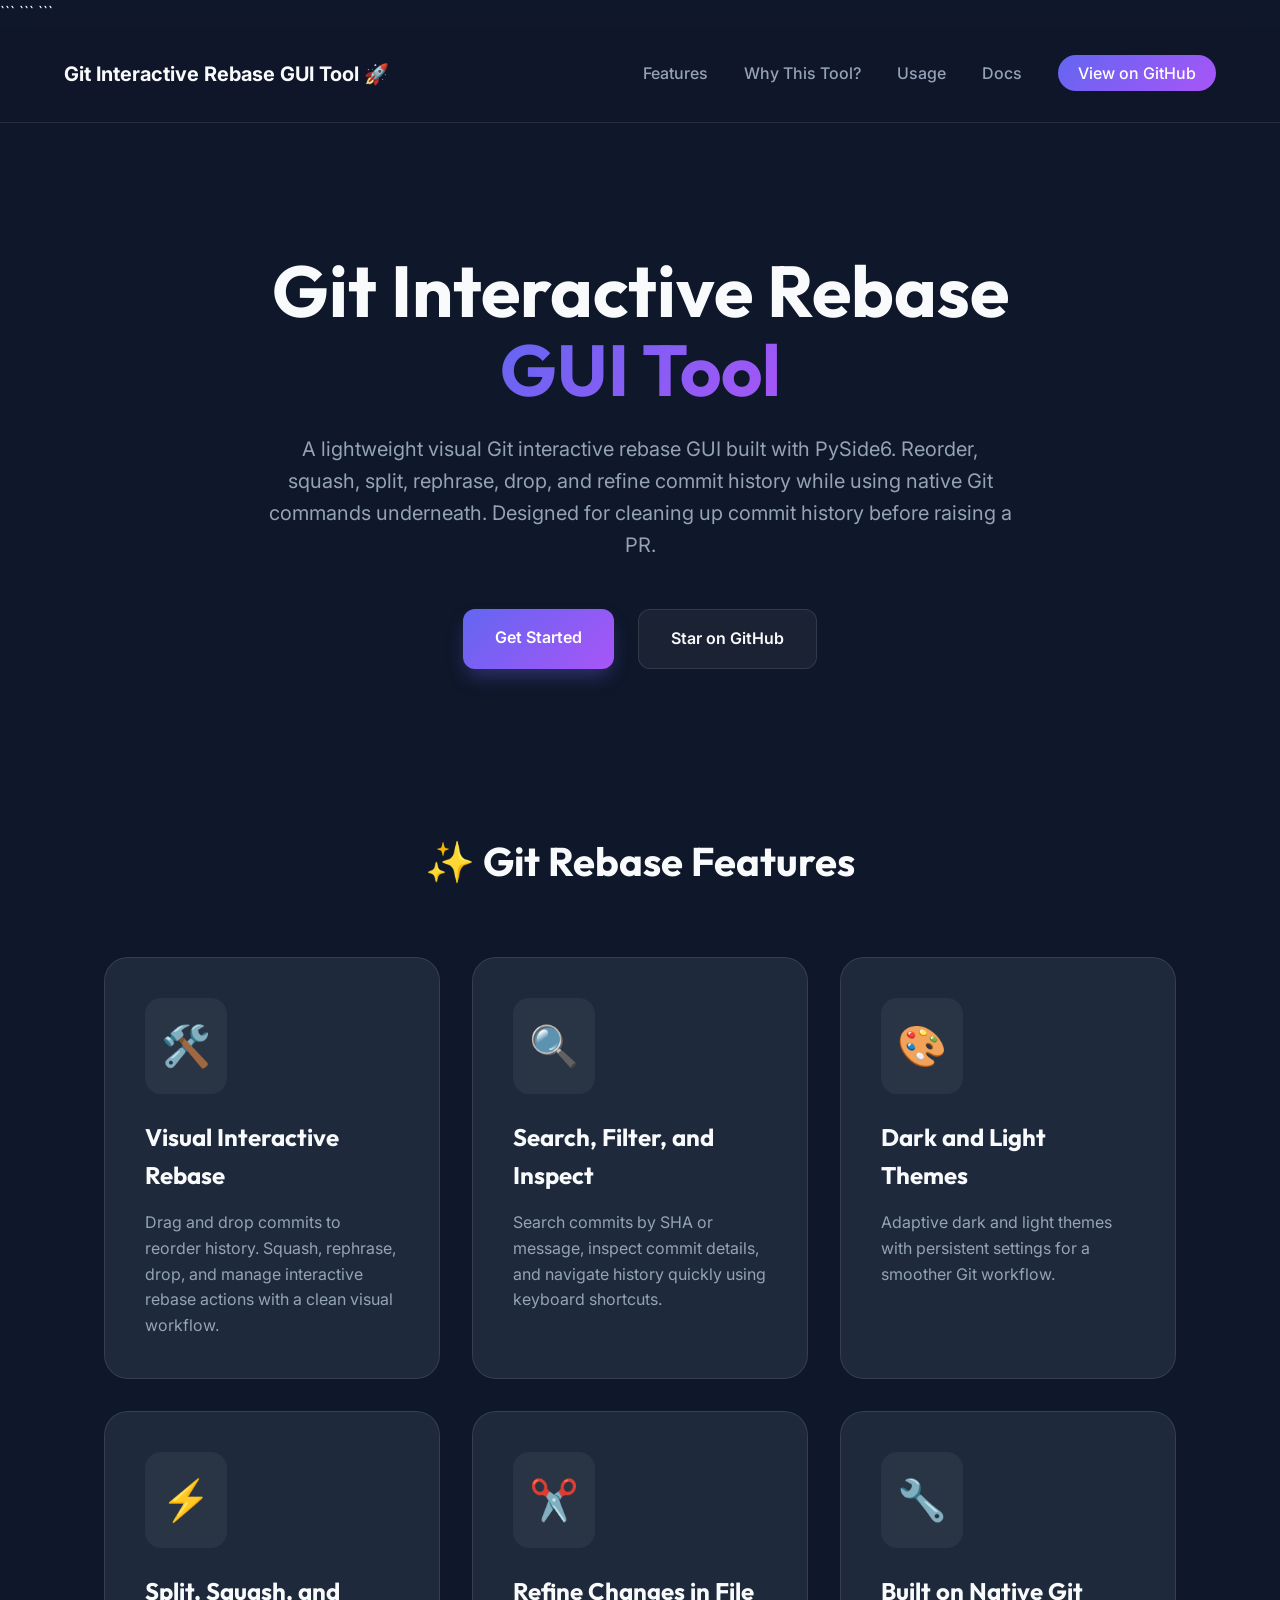
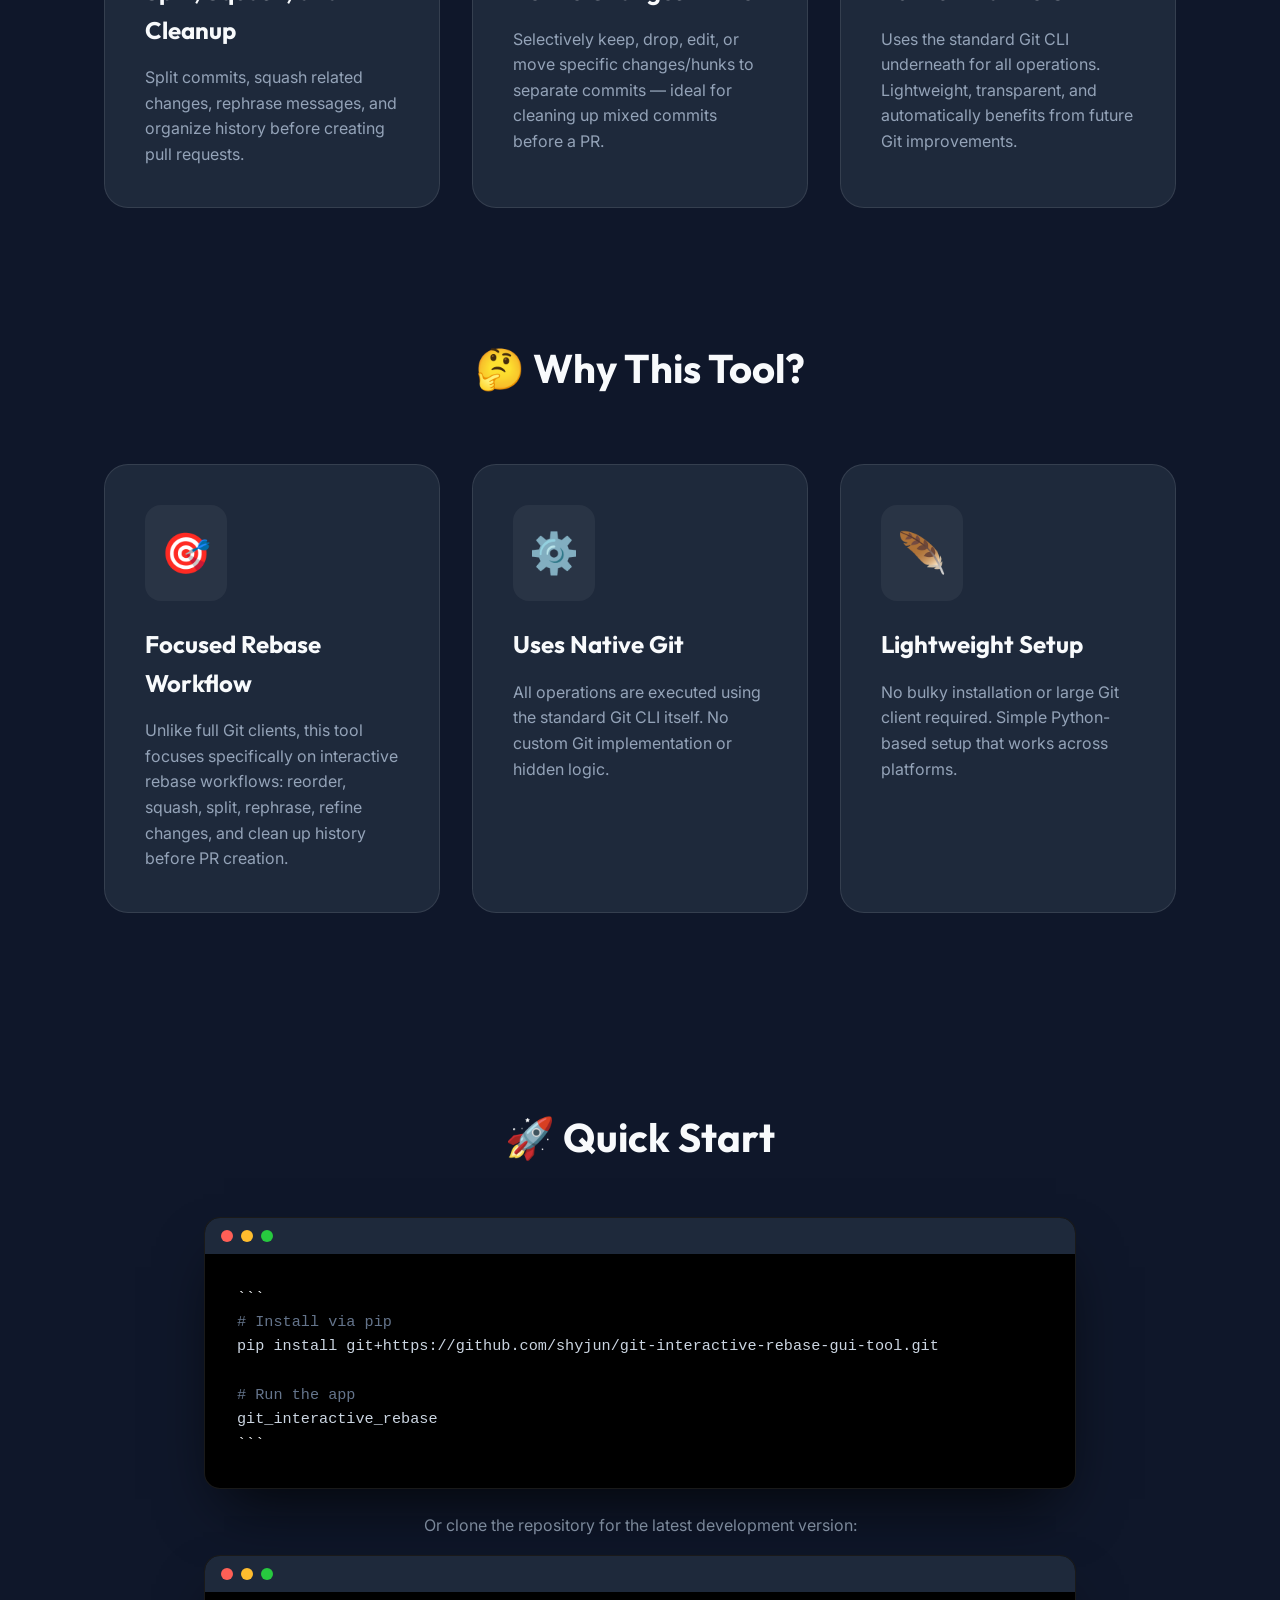
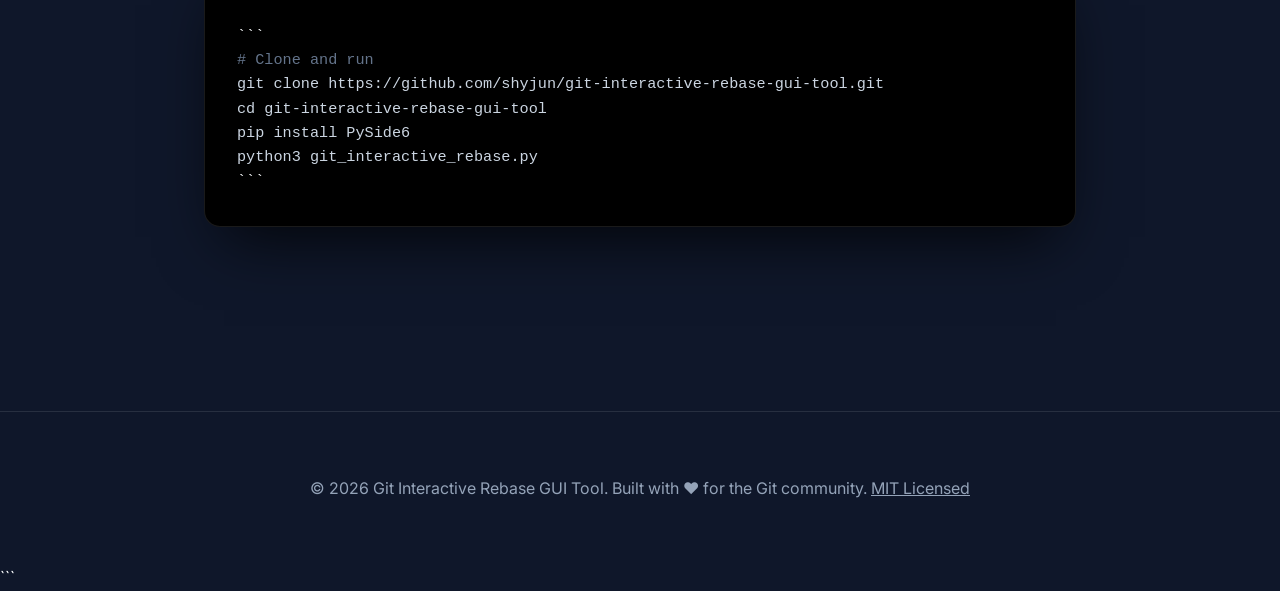
==== commit 5e9ecff9: "doc updates" ====
--- a/docs/index.html
+++ b/docs/index.html
@@ -10,7 +10,7 @@
 <title>Git Interactive Rebase GUI Tool | Visual Editor for git rebase -i</title>
 
 <meta name="description"
-    content="Lightweight Git Interactive Rebase GUI Tool built with PySide6. Reorder, squash, split, rephrase, and clean up commit history using native Git commands under the hood.">
+    content="Lightweight Git Interactive Rebase GUI Tool built with PySide6. Reorder, squash, split, rephrase, refine changes, and clean up commit history using native Git commands under the hood.">
 
 <meta name="keywords"
     content="git interactive rebase gui, git rebase gui, visual git rebase editor, git rebase -i gui, git history editor, lightweight git gui, git squash split commits">
@@ -19,7 +19,7 @@
 
 <meta property="og:title" content="Git Interactive Rebase GUI Tool | Visual Editor for git rebase -i">
 <meta property="og:description"
-    content="A lightweight PySide6 desktop GUI for Git interactive rebasing. Reorder, squash, split, rephrase, and clean up commit history using native Git commands underneath.">
+    content="A lightweight PySide6 desktop GUI for Git interactive rebasing. Reorder, squash, split, rephrase, refine changes, and clean up commit history using native Git commands underneath.">
 <meta property="og:type" content="website">
 <meta property="og:url" content="https://shyjun.github.io/git-interactive-rebase-gui-tool/">
 <meta property="og:image" content="https://shyjun.github.io/git-interactive-rebase-gui-tool/favicon.png">
@@ -27,7 +27,7 @@
 <meta name="twitter:card" content="summary">
 <meta name="twitter:title" content="Git Interactive Rebase GUI Tool | Visual Editor for git rebase -i">
 <meta name="twitter:description"
-    content="Lightweight visual Git interactive rebase tool using native Git commands underneath.">
+    content="Lightweight visual Git interactive rebase tool for cleaning up commit history before a PR.">
 <meta name="twitter:image" content="https://shyjun.github.io/git-interactive-rebase-gui-tool/favicon.png">
 
 <link rel="stylesheet" href="style.css">
@@ -52,7 +52,9 @@
             <a href="#features">Features</a>
             <a href="#why-tool">Why This Tool?</a>
             <a href="#usage">Usage</a>
-            <a href="screenshots.md">Docs</a>
+            <a href="https://github.com/shyjun/git-interactive-rebase-gui-tool/blob/master/docs/screenshots.md">
+                Docs
+            </a>
 
             <a href="https://github.com/shyjun/git-interactive-rebase-gui-tool"
                 class="github-btn">
@@ -73,7 +75,7 @@
 
         <p class="subtitle">
             A lightweight visual Git interactive rebase GUI built with PySide6.
-            Reorder, squash, rephrase, drop, and split commits while using native Git commands underneath.
+            Reorder, squash, split, rephrase, drop, and refine commit history while using native Git commands underneath.
             Designed for cleaning up commit history before raising a PR.
         </p>
 
@@ -140,6 +142,18 @@
             </div>
 
             <div class="feature-card">
+                <div class="feature-icon">✂️</div>
+
+                <h3>Refine Changes in File</h3>
+
+                <p>
+                Selectively keep, drop, edit, or move specific changes/hunks
+                to separate commits — ideal for cleaning up mixed commits
+                before a PR.
+                </p>
+            </div>
+
+            <div class="feature-card">
                 <div class="feature-icon">🔧</div>
 
                 <h3>Built on Native Git</h3>
@@ -167,7 +181,7 @@
 
                 <p>
                     Unlike full Git clients, this tool focuses specifically on interactive rebase workflows:
-                    reorder, squash, split, rephrase, and clean up history before PR creation.
+                    reorder, squash, split, rephrase, refine changes, and clean up history before PR creation.
                 </p>
             </div>
 
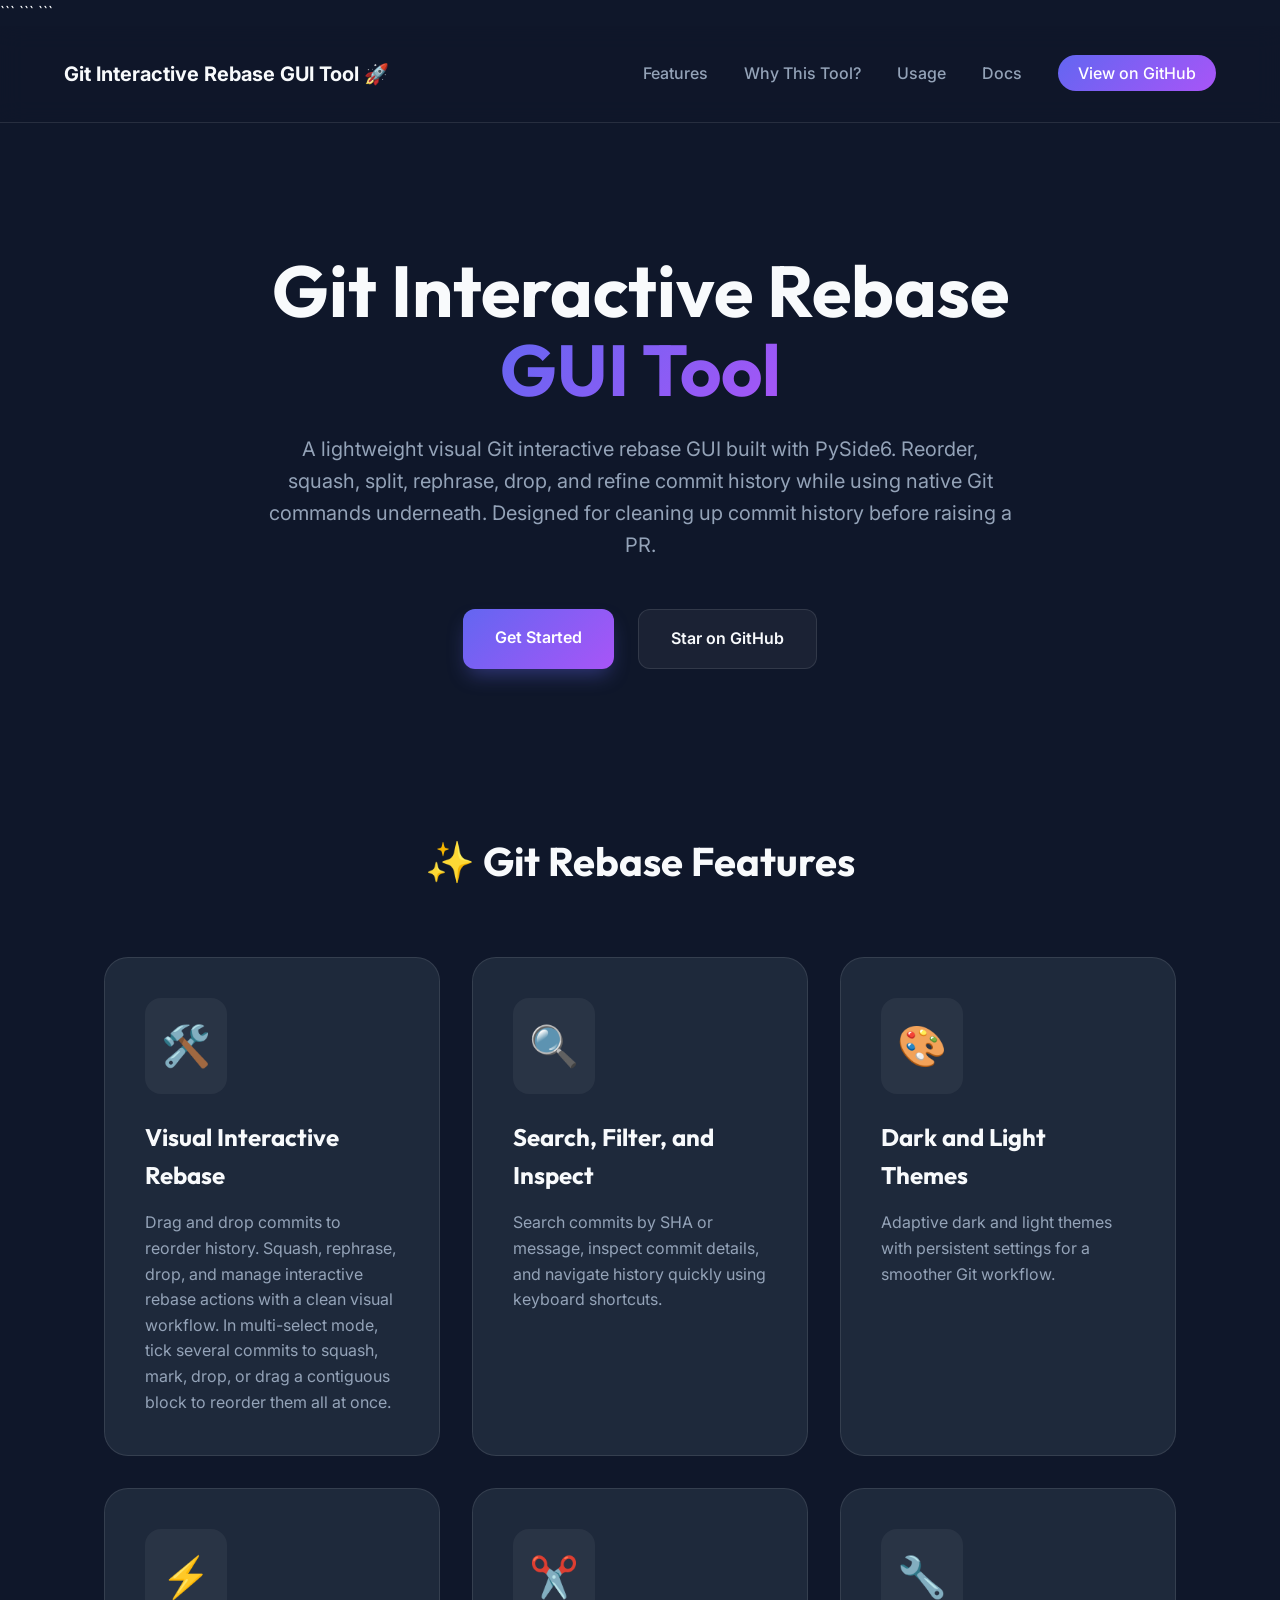
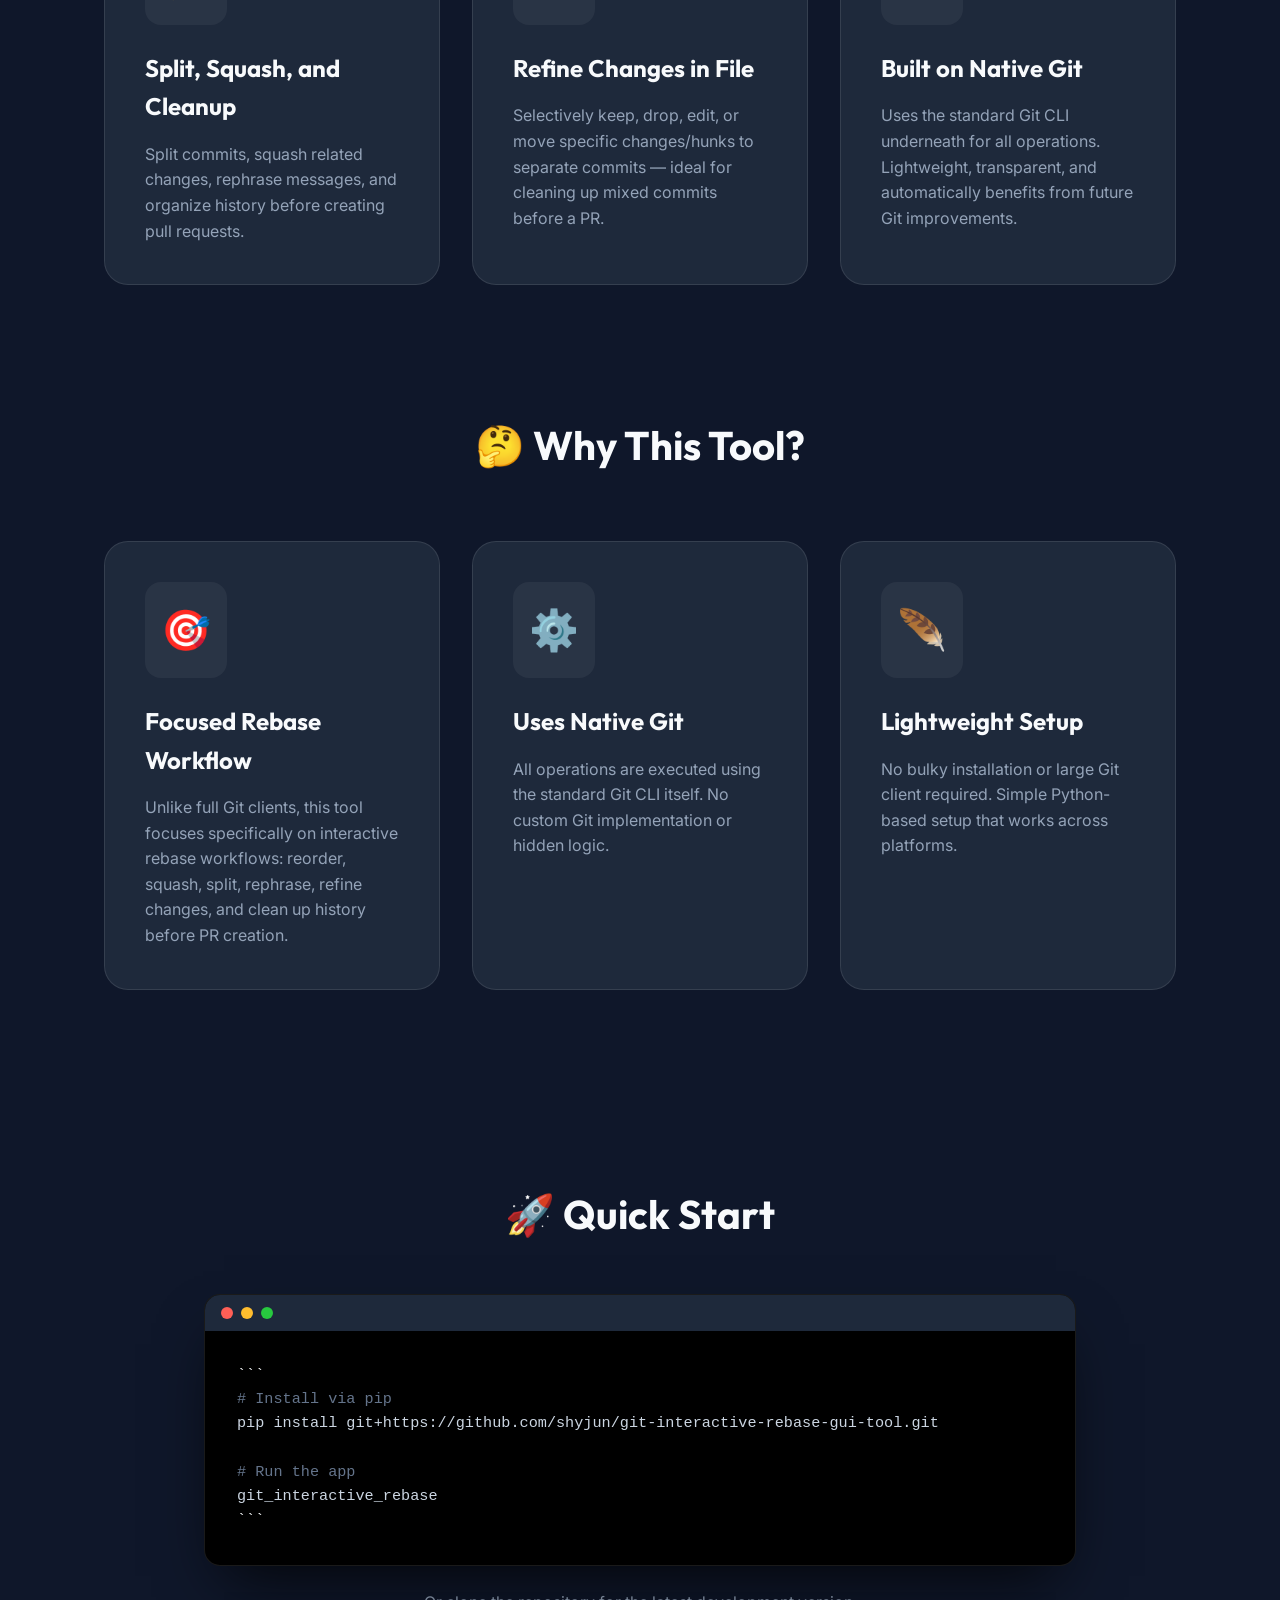
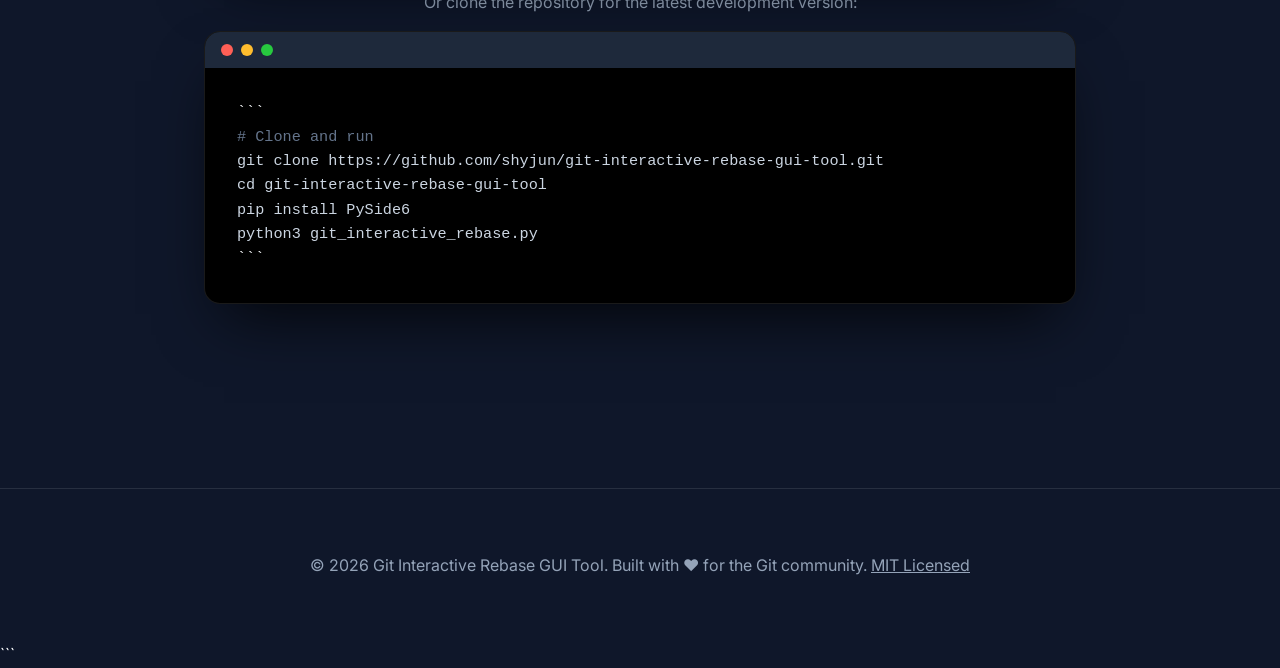
==== commit 08454e4f: "Mention multi-select actions on landing page" ====
--- a/docs/index.html
+++ b/docs/index.html
@@ -104,7 +104,9 @@
                 <p>
                     Drag and drop commits to reorder history.
                     Squash, rephrase, drop, and manage interactive rebase actions
-                    with a clean visual workflow.
+                    with a clean visual workflow. In multi-select mode, tick several
+                    commits to squash, mark, drop, or drag a contiguous block to reorder
+                    them all at once.
                 </p>
             </div>
 
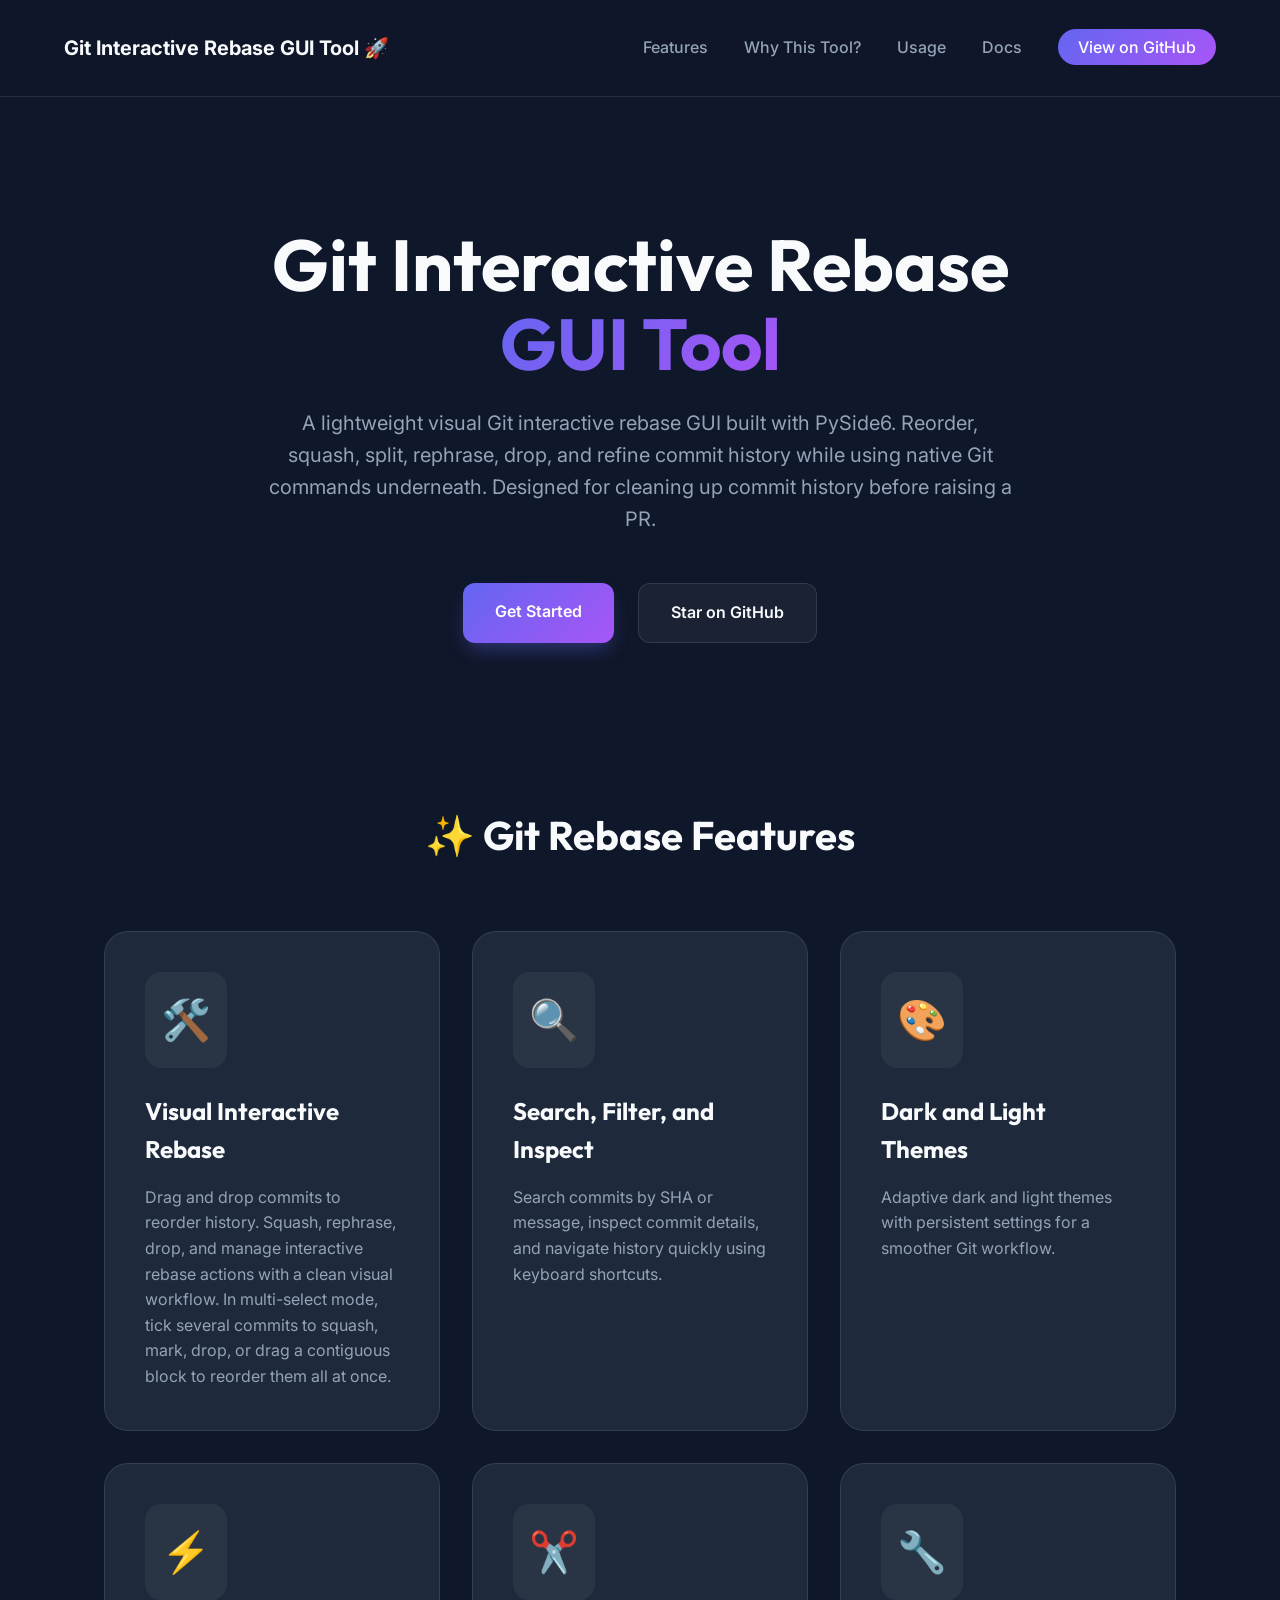
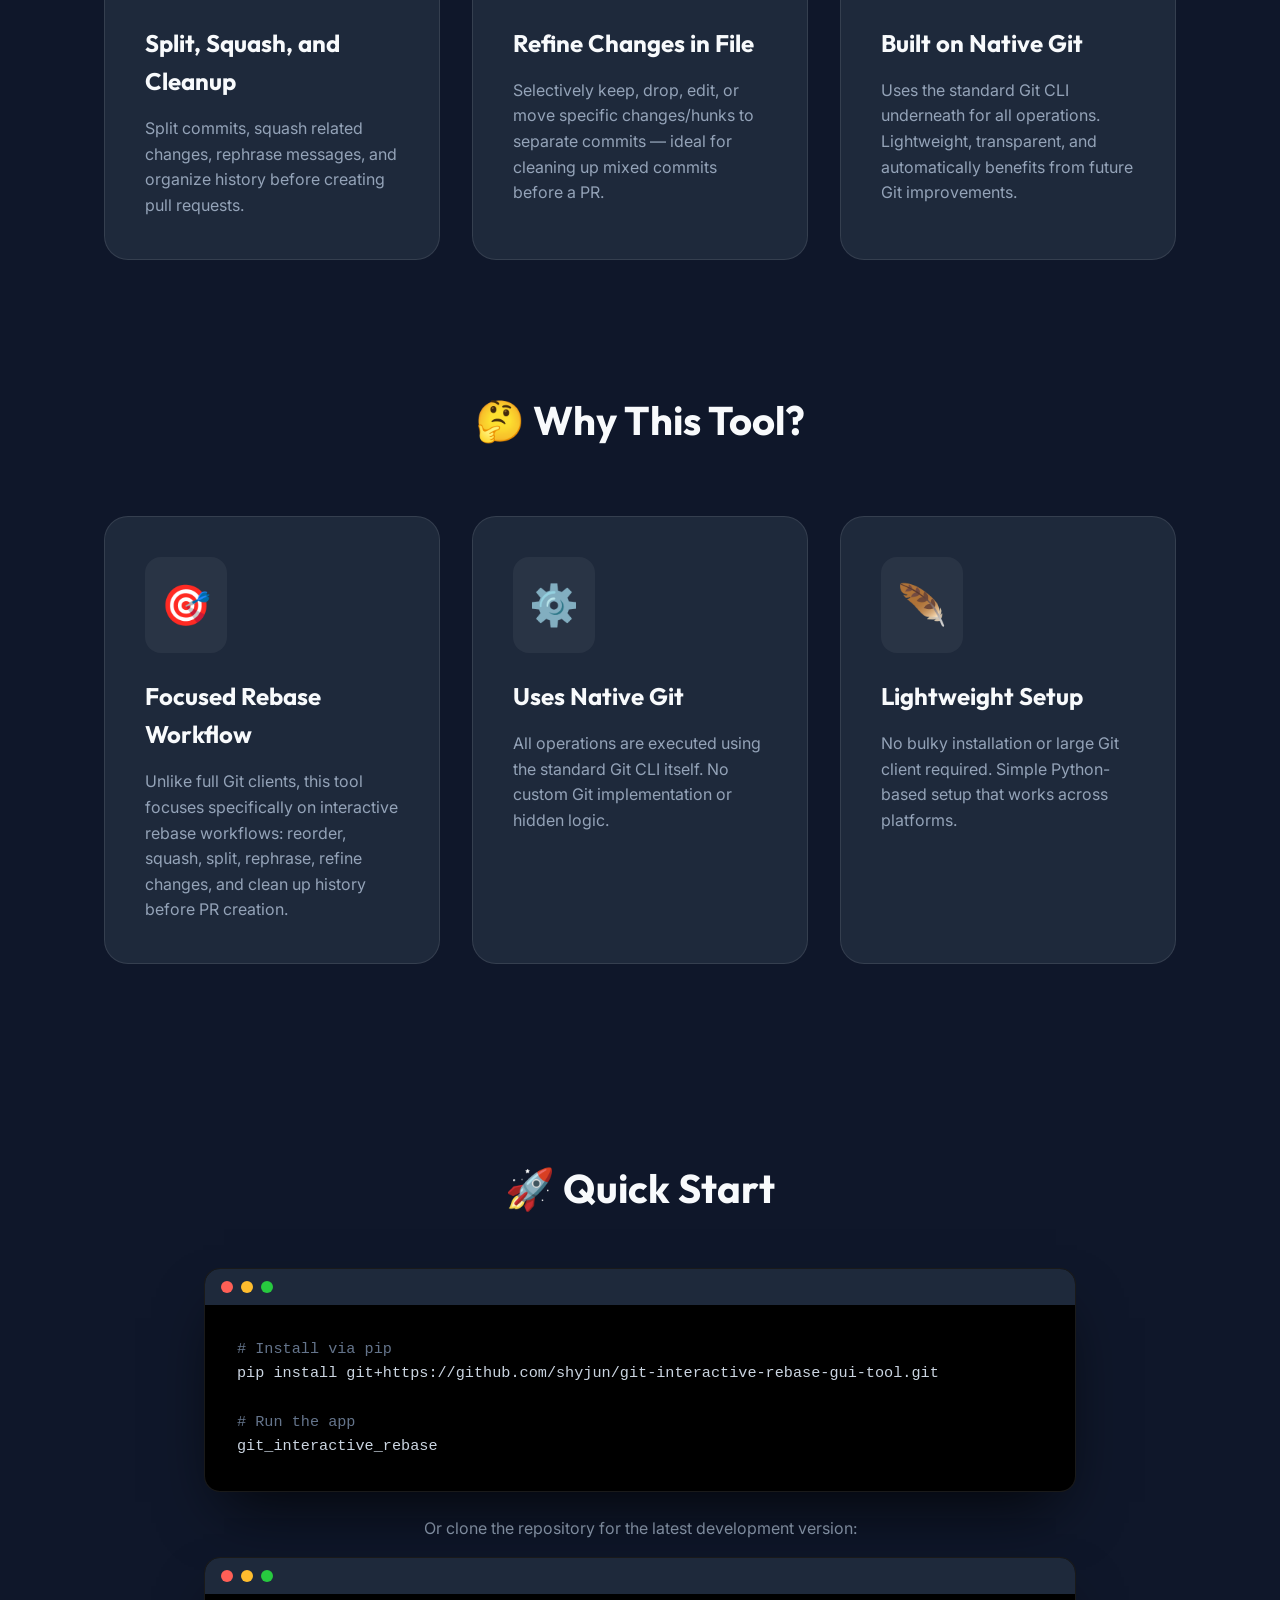
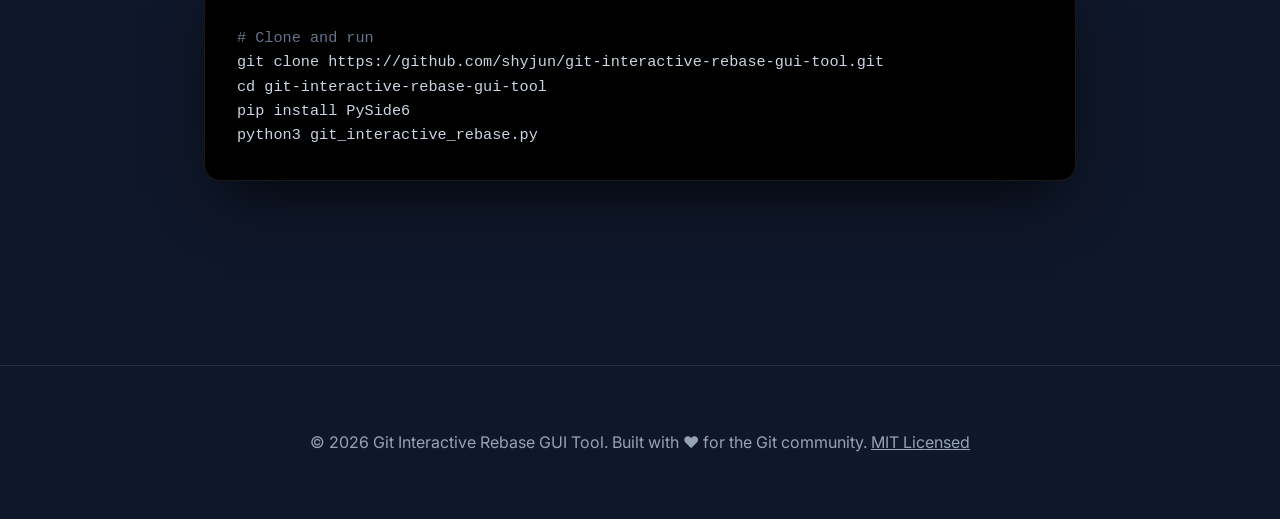
==== commit 57572629: "Remove stray markdown fences from hosted docs" ====
--- a/docs/index.html
+++ b/docs/index.html
@@ -5,8 +5,6 @@
 <head>
     <meta charset="UTF-8">
     <meta name="viewport" content="width=device-width, initial-scale=1.0">
-
-```
 <title>Git Interactive Rebase GUI Tool | Visual Editor for git rebase -i</title>
 
 <meta name="description"
@@ -37,13 +35,10 @@
 
 <link href="https://fonts.googleapis.com/css2?family=Inter:wght@400;600;800&family=Outfit:wght@400;700&display=swap"
     rel="stylesheet">
-```
 
 </head>
 
 <body>
-
-```
 <header>
     <nav>
         <div class="logo">Git Interactive Rebase GUI Tool 🚀</div>
@@ -226,7 +221,6 @@
             </div>
 
             <div class="terminal-body">
-```
 
 <pre><code><span class="comment"># Install via pip</span>
 pip install git+https://github.com/shyjun/git-interactive-rebase-gui-tool.git
@@ -234,7 +228,6 @@
 <span class="comment"># Run the app</span>
 git_interactive_rebase</code></pre>
 
-```
             </div>
         </div>
 
@@ -251,7 +244,6 @@
             </div>
 
             <div class="terminal-body">
-```
 
 <pre><code><span class="comment"># Clone and run</span>
 git clone https://github.com/shyjun/git-interactive-rebase-gui-tool.git
@@ -259,7 +251,6 @@
 pip install PySide6
 python3 git_interactive_rebase.py</code></pre>
 
-```
             </div>
         </div>
 
@@ -280,7 +271,6 @@
     </p>
 
 </footer>
-```
 
 </body>
 
--- a/docs/style.css
+++ b/docs/style.css
@@ -352,14 +352,10 @@
 opacity: 0;
 transform: translateY(20px);
 }
-
-```
 to {
     opacity: 1;
     transform: translateY(0);
 }
-```
-
 }
 
 .hero,
@@ -371,8 +367,6 @@
 /* Responsiveness */
 
 @media (max-width: 768px) {
-
-```
 .links {
     display: none;
 }
@@ -394,6 +388,4 @@
 .shortcuts h2 {
     font-size: 2rem;
 }
-```
-
-}
+}
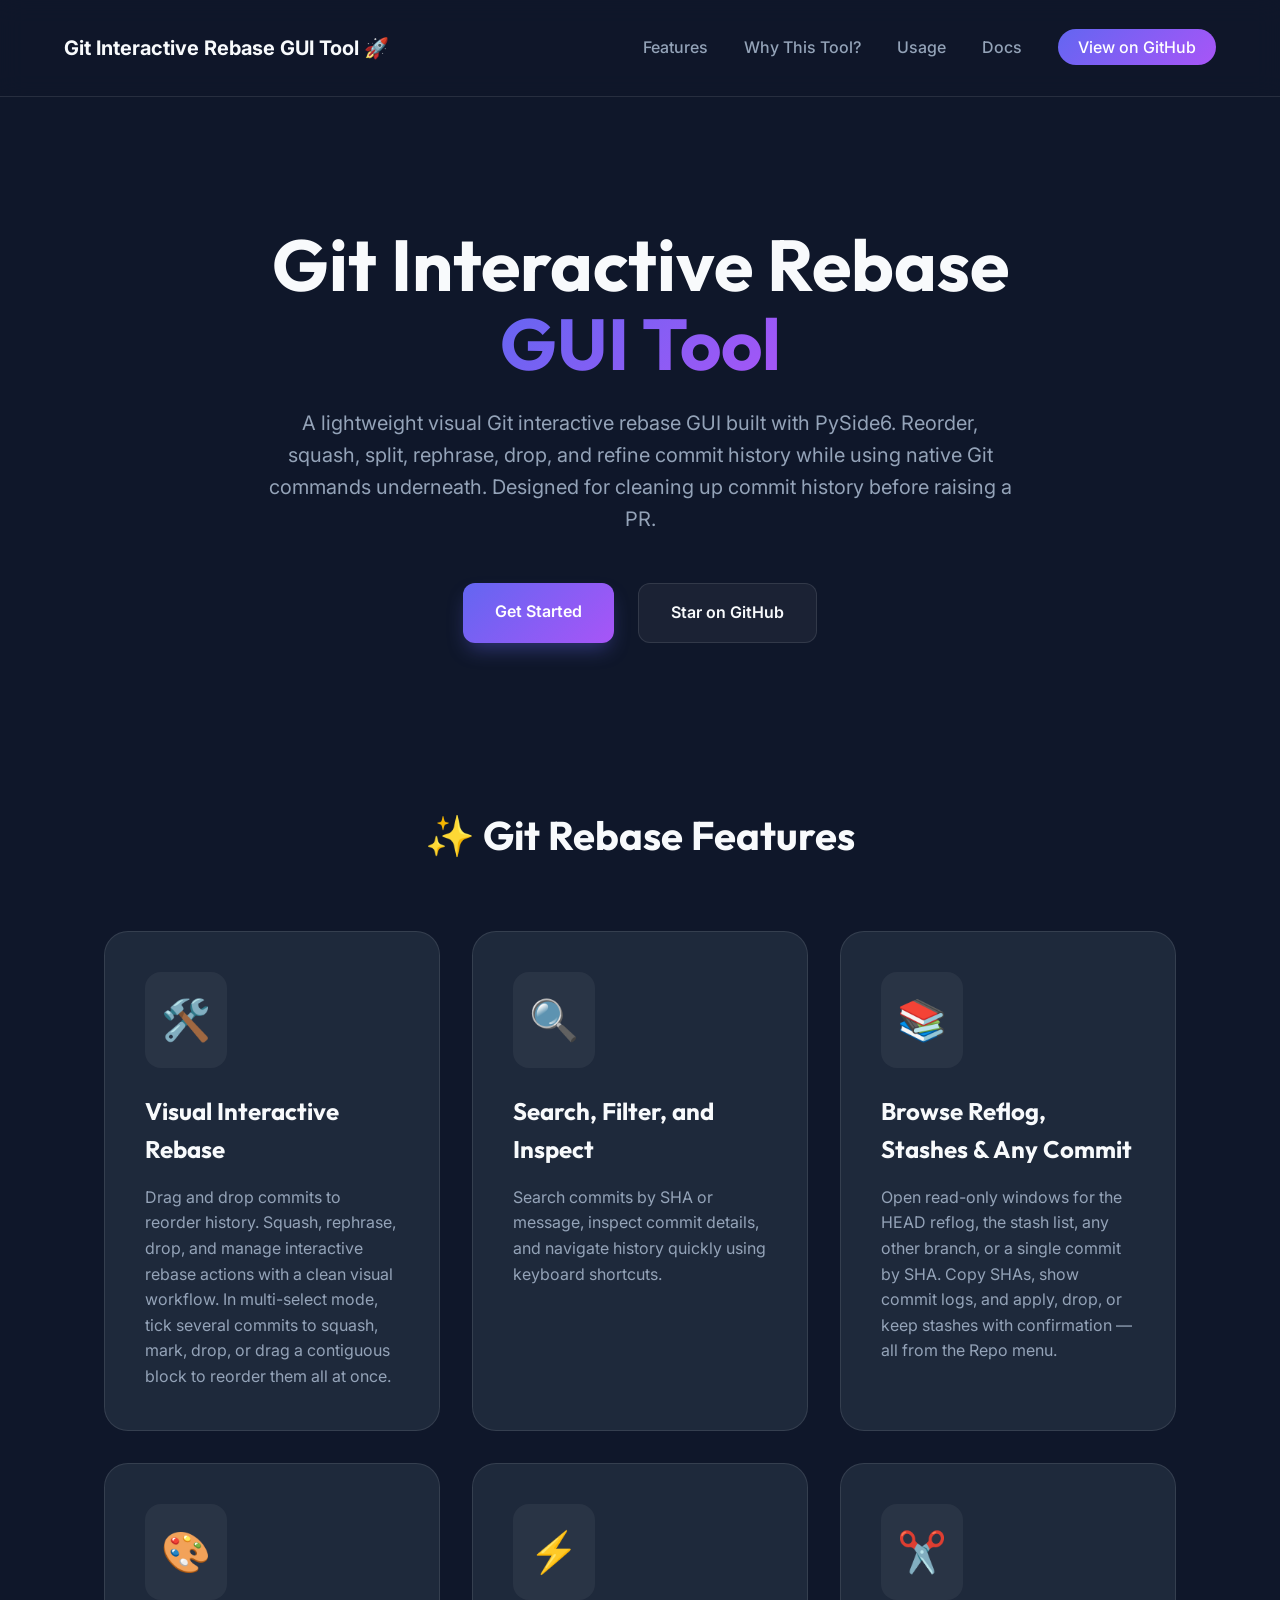
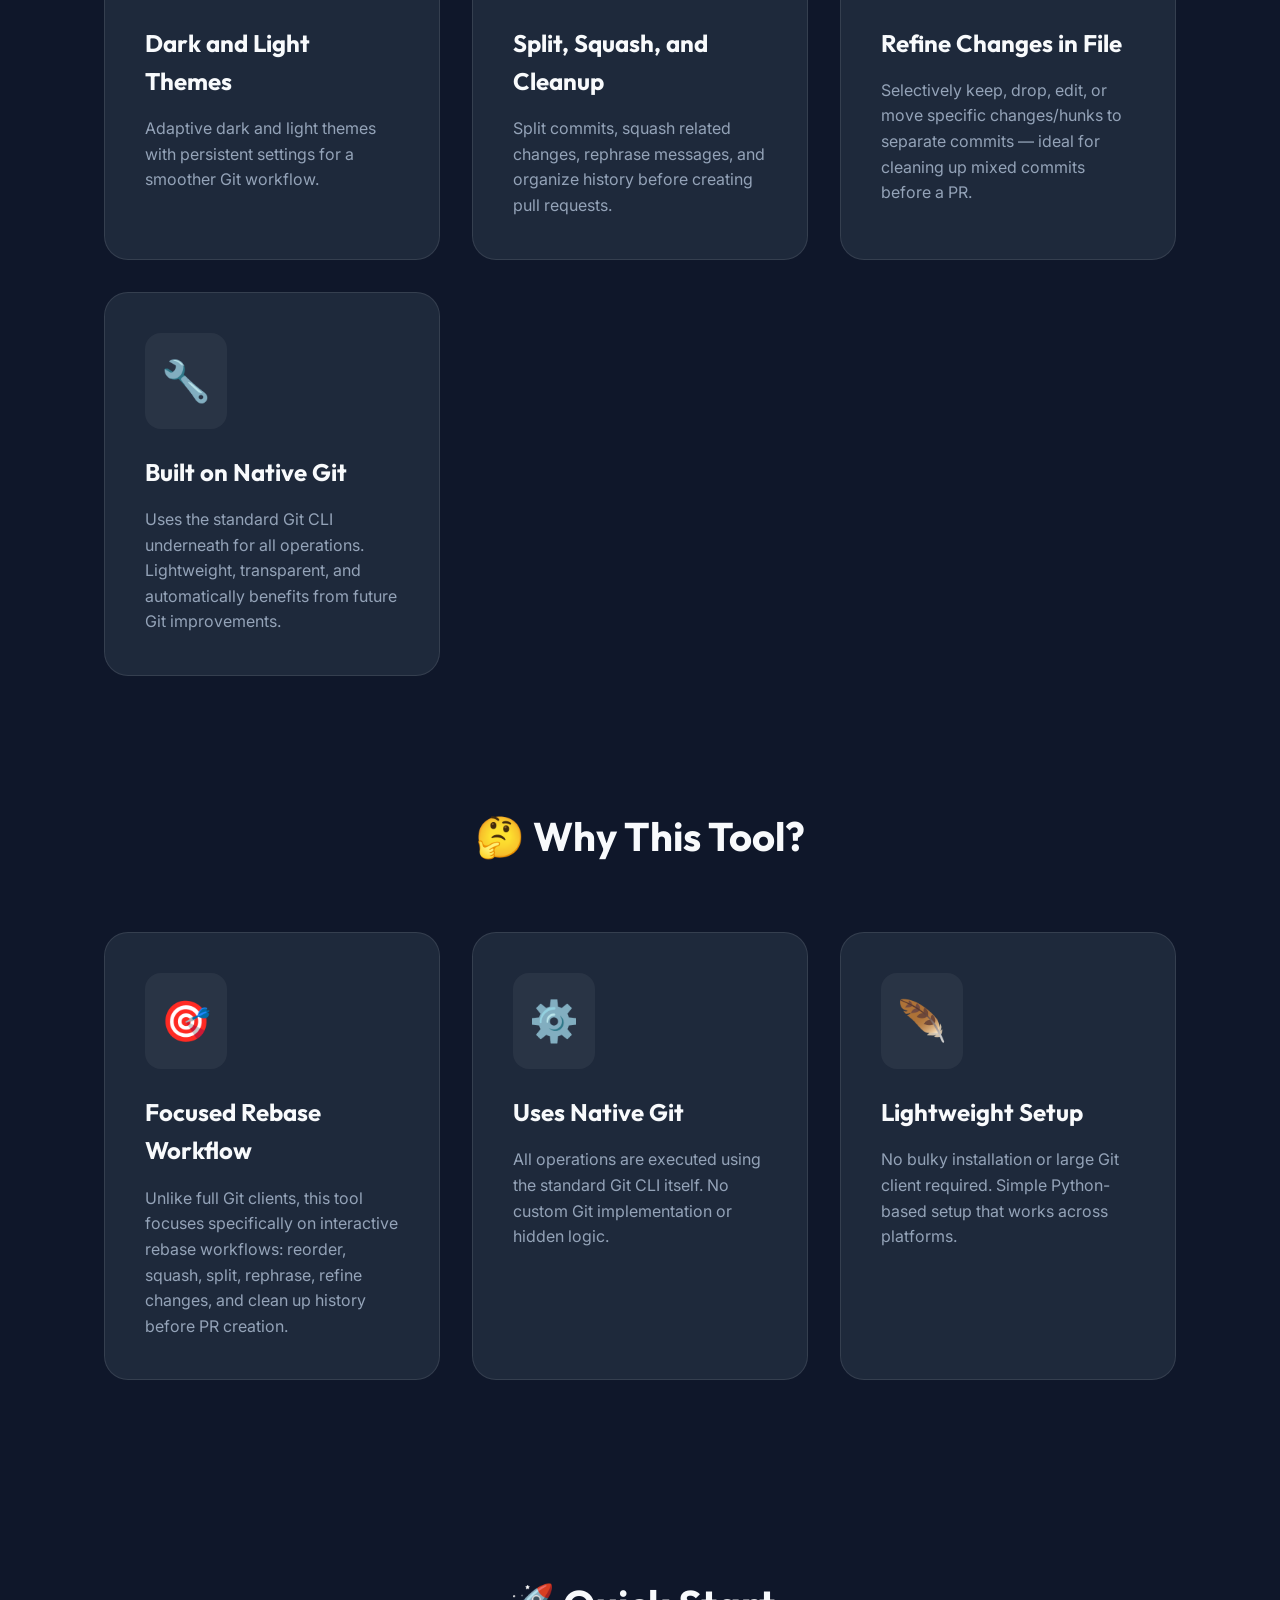
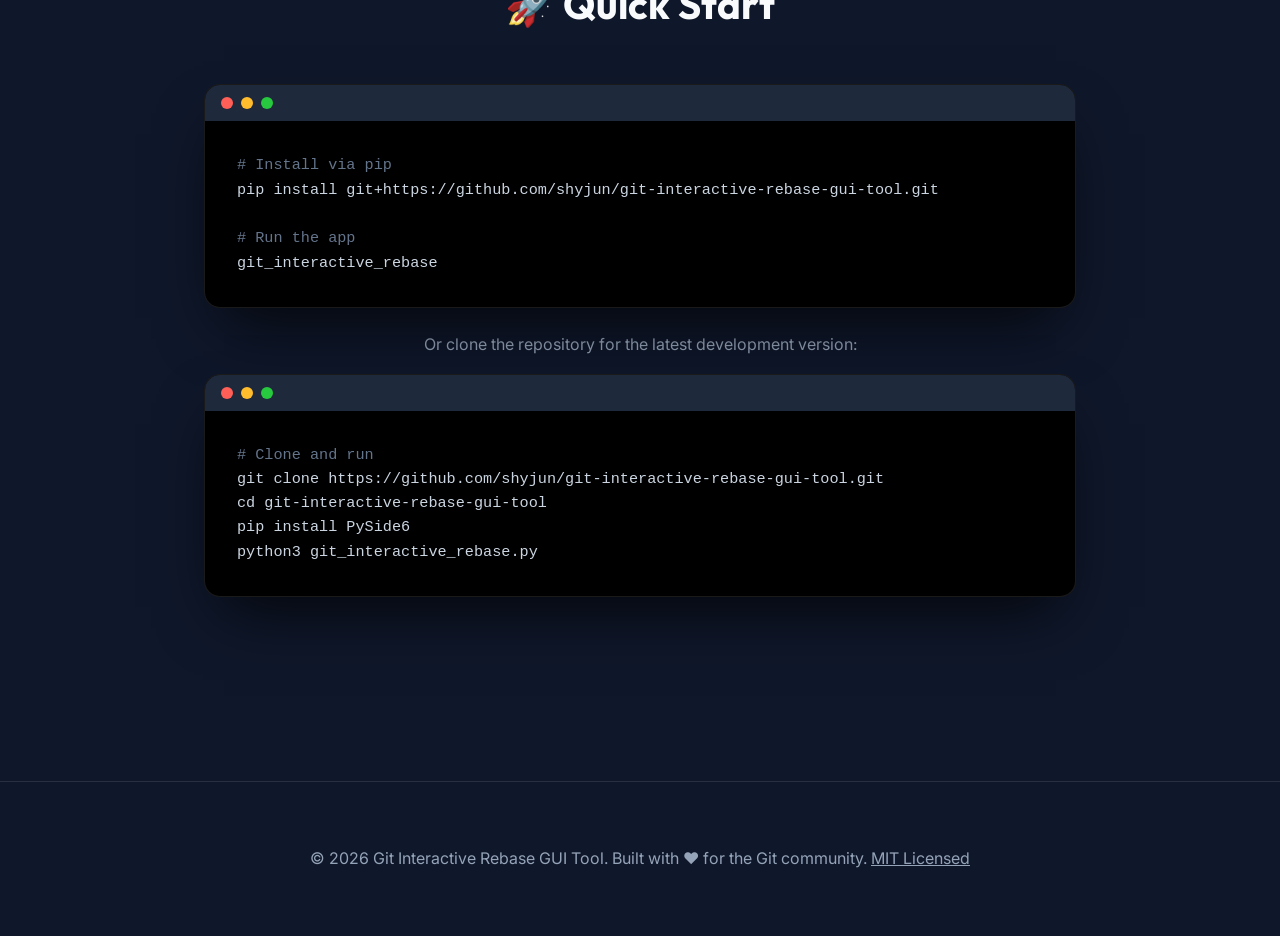
==== commit 1ec4e766: "Document Browse Log of a Commit, Browse Reflog, and Browse Stashes" ====
--- a/docs/index.html
+++ b/docs/index.html
@@ -117,6 +117,19 @@
             </div>
 
             <div class="feature-card">
+                <div class="feature-icon">📚</div>
+
+                <h3>Browse Reflog, Stashes &amp; Any Commit</h3>
+
+                <p>
+                    Open read-only windows for the HEAD reflog, the stash list,
+                    any other branch, or a single commit by SHA. Copy SHAs, show
+                    commit logs, and apply, drop, or keep stashes with
+                    confirmation — all from the Repo menu.
+                </p>
+            </div>
+
+            <div class="feature-card">
                 <div class="feature-icon">🎨</div>
 
                 <h3>Dark and Light Themes</h3>
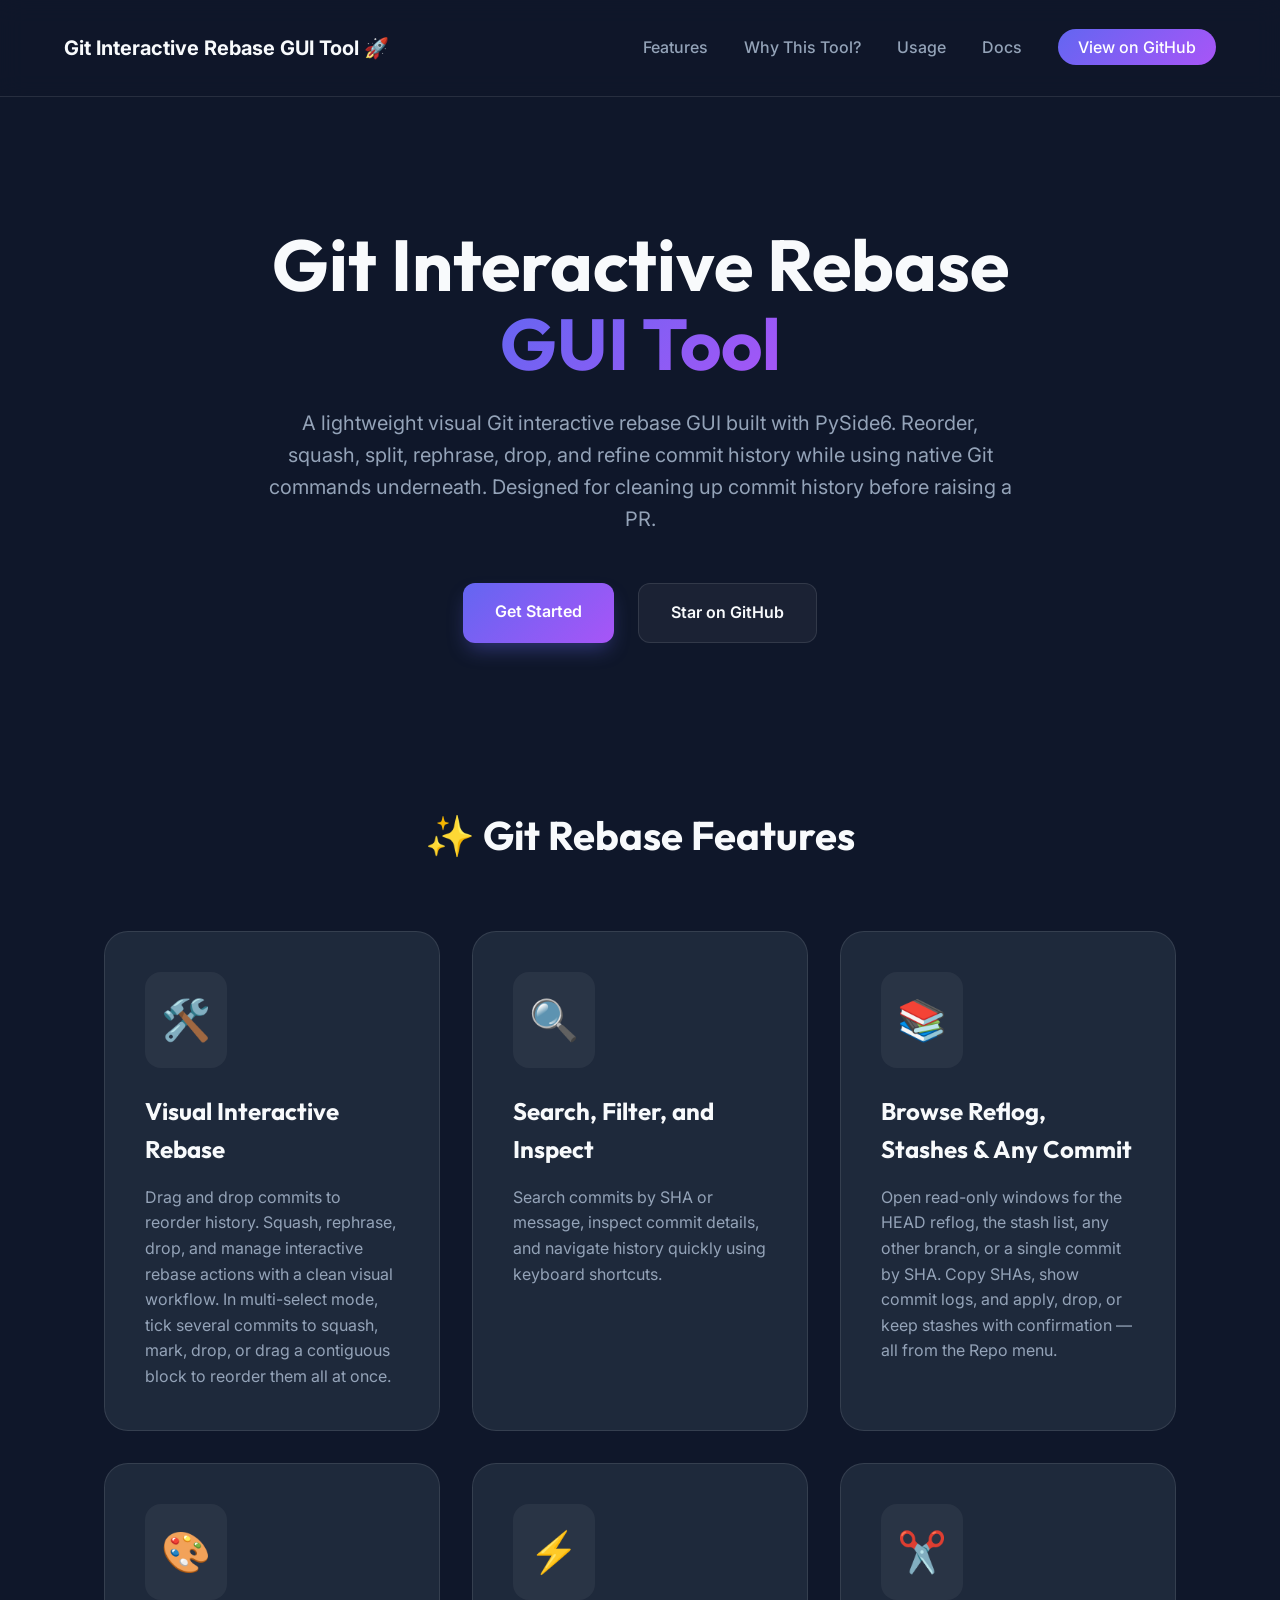
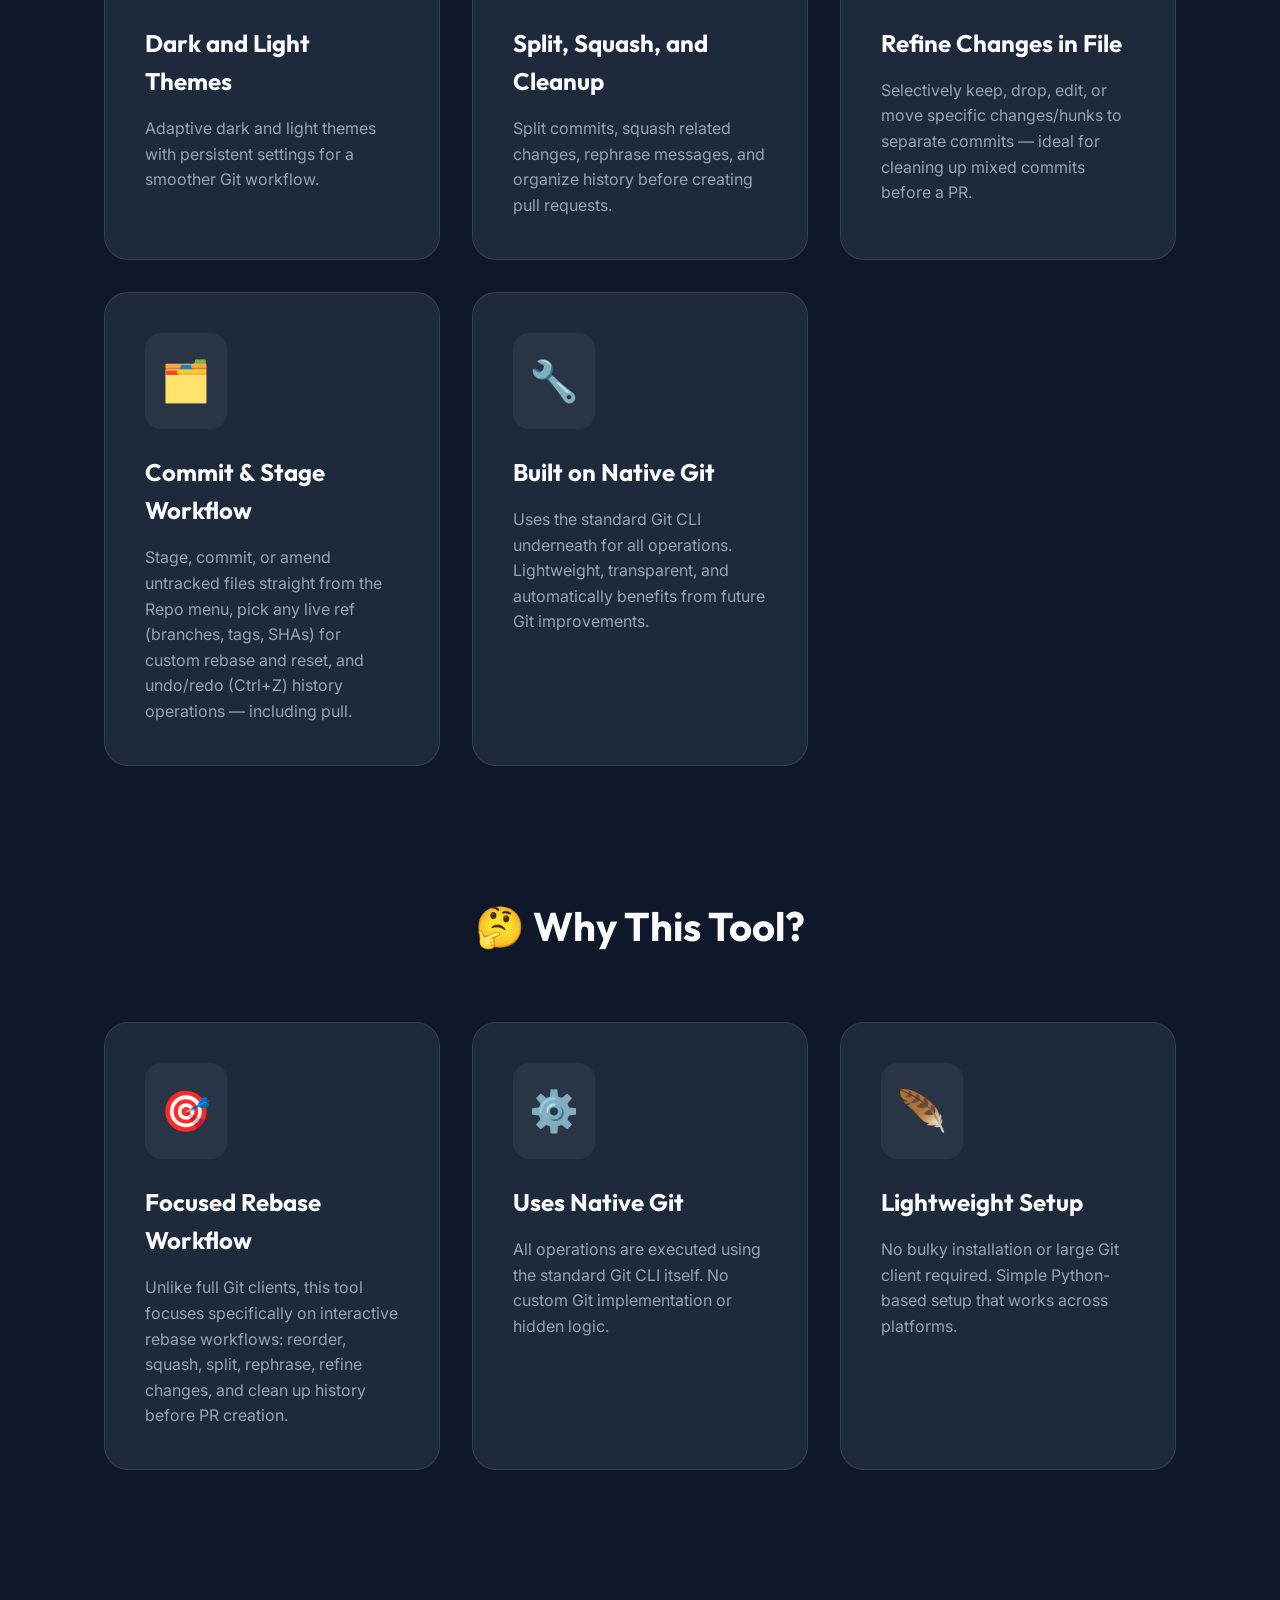
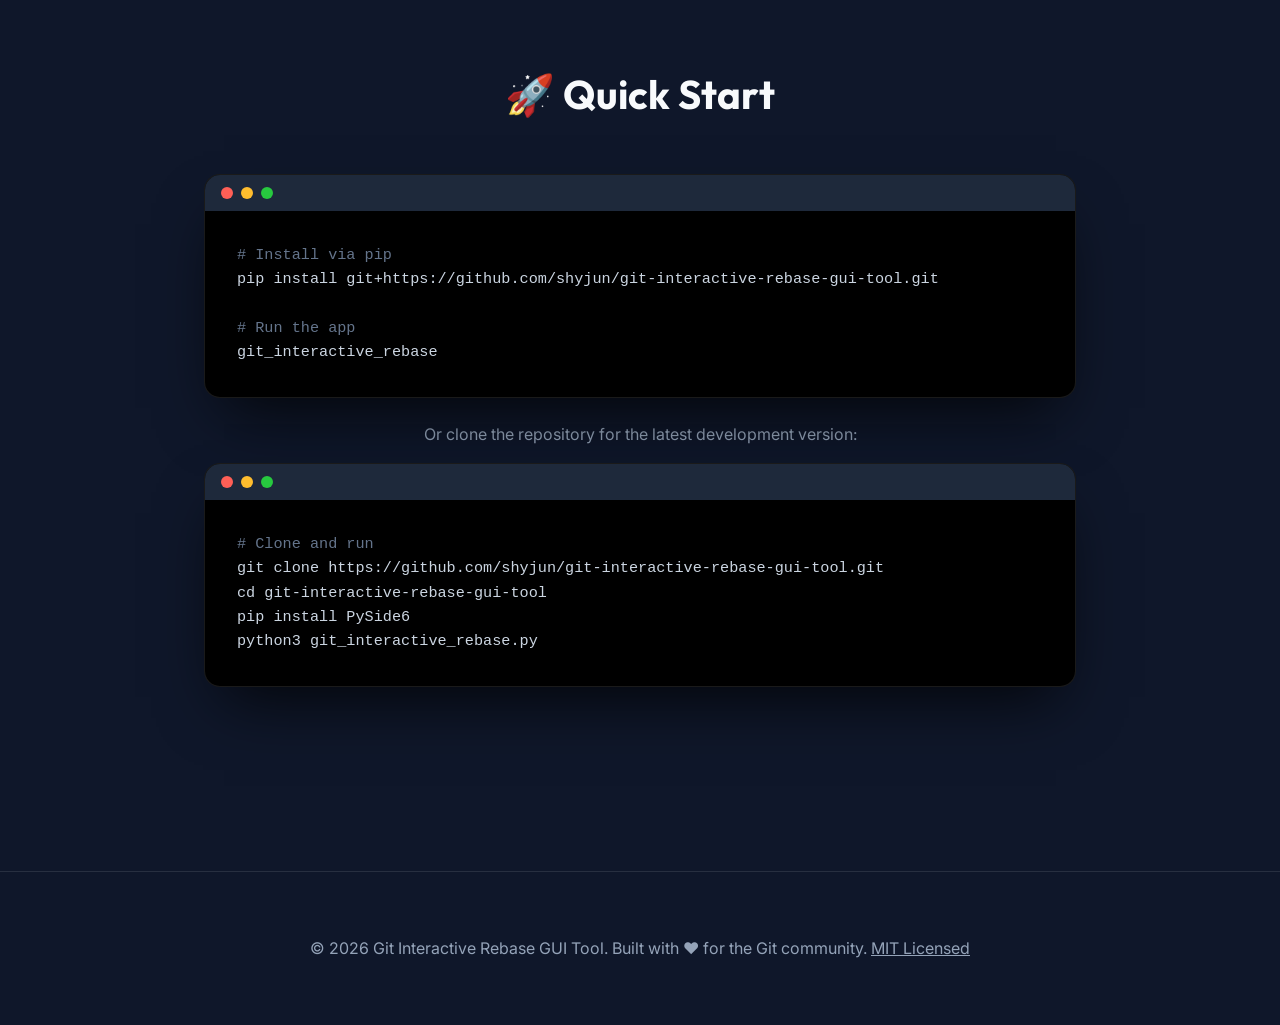
==== commit 451c85ce: "docs(site): add commit/stage workflow feature card" ====
--- a/docs/index.html
+++ b/docs/index.html
@@ -164,6 +164,18 @@
             </div>
 
             <div class="feature-card">
+                <div class="feature-icon">🗂️</div>
+
+                <h3>Commit &amp; Stage Workflow</h3>
+
+                <p>
+                    Stage, commit, or amend untracked files straight from the Repo menu,
+                    pick any live ref (branches, tags, SHAs) for custom rebase and reset,
+                    and undo/redo (Ctrl+Z) history operations — including pull.
+                </p>
+            </div>
+
+            <div class="feature-card">
                 <div class="feature-icon">🔧</div>
 
                 <h3>Built on Native Git</h3>
